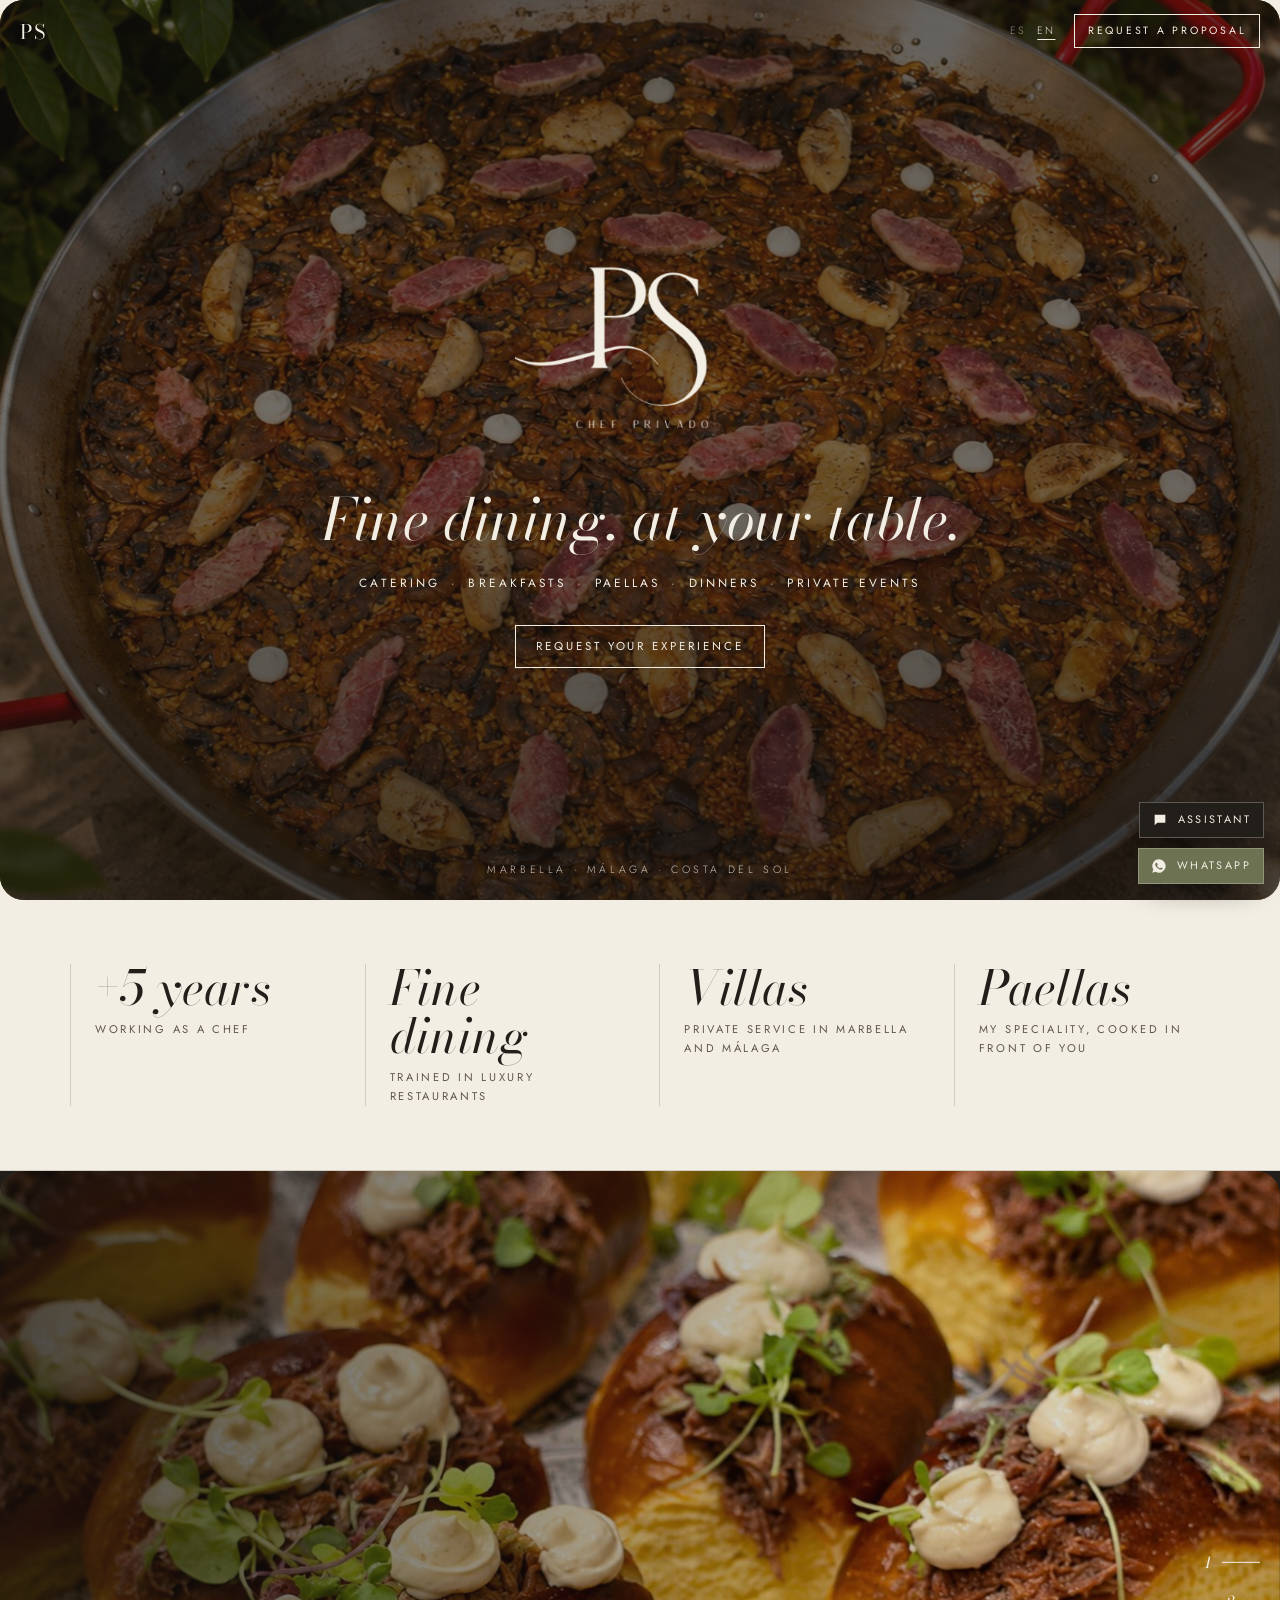
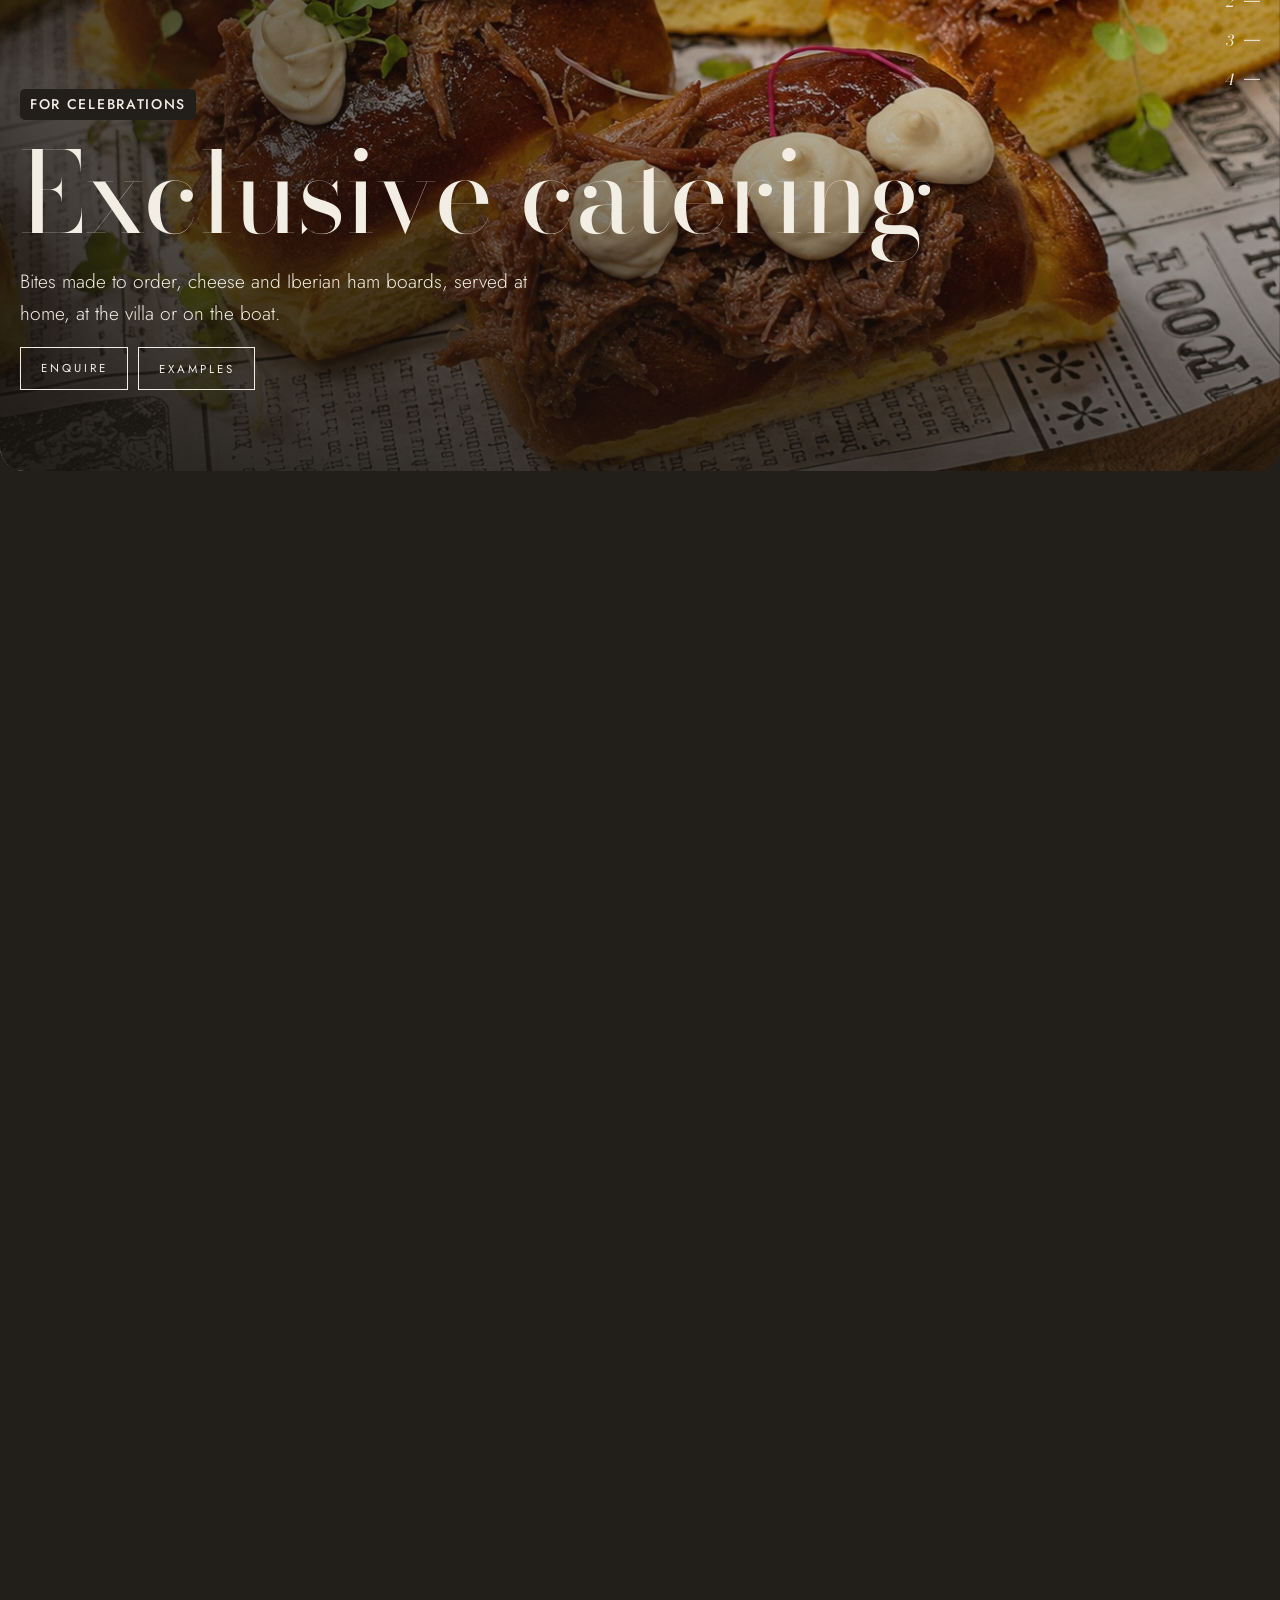
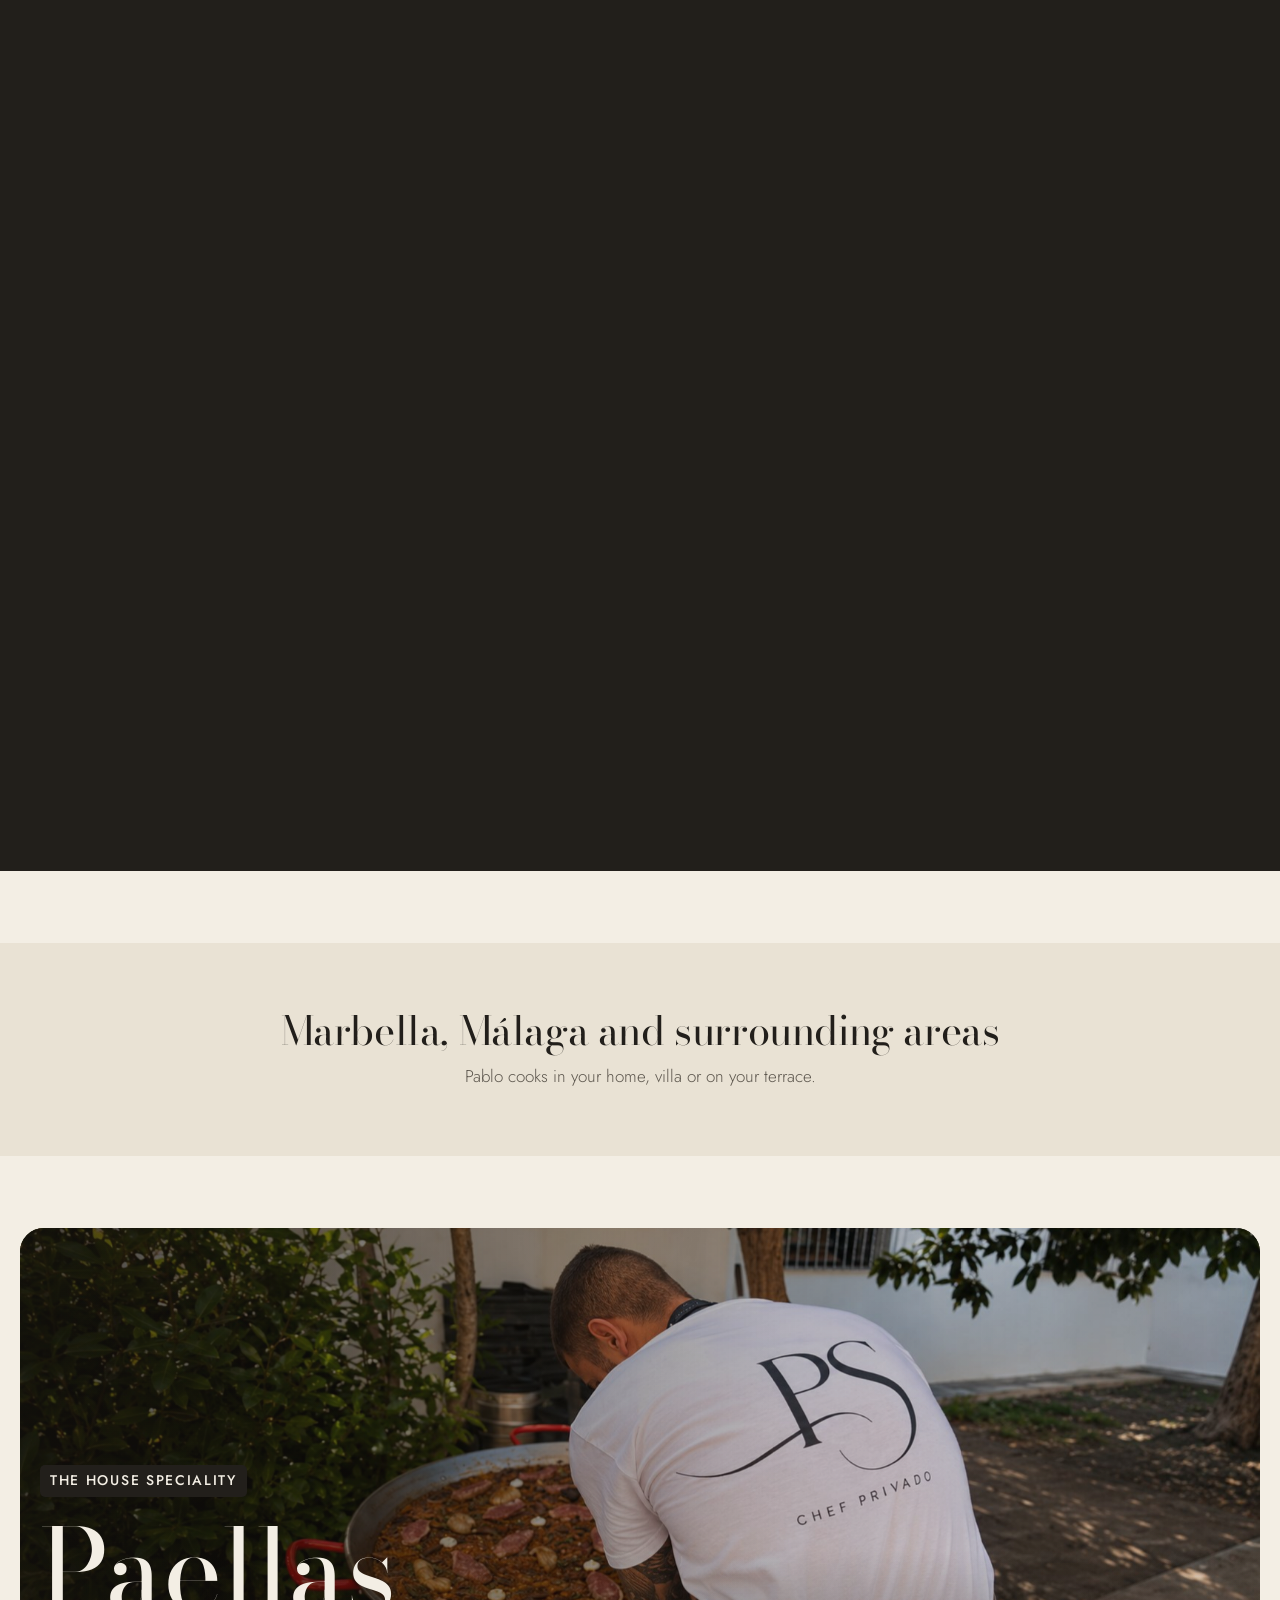
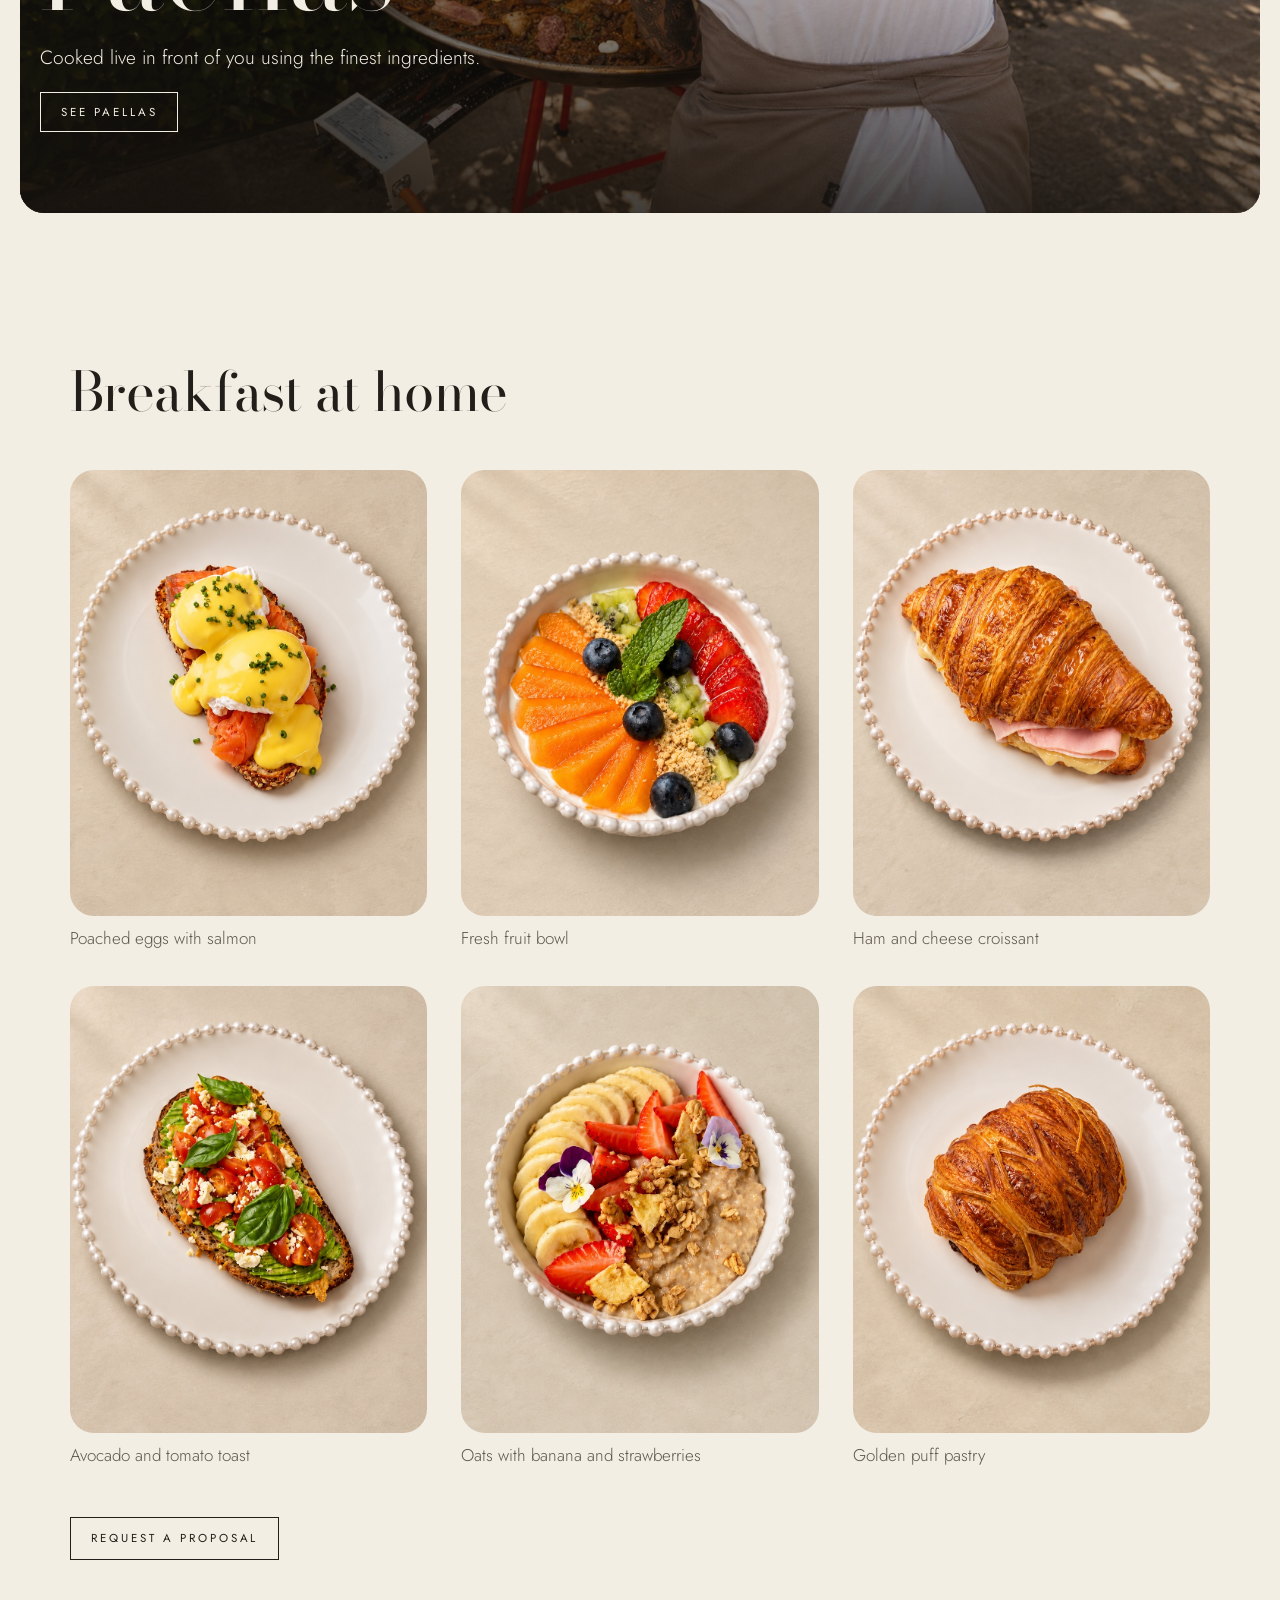
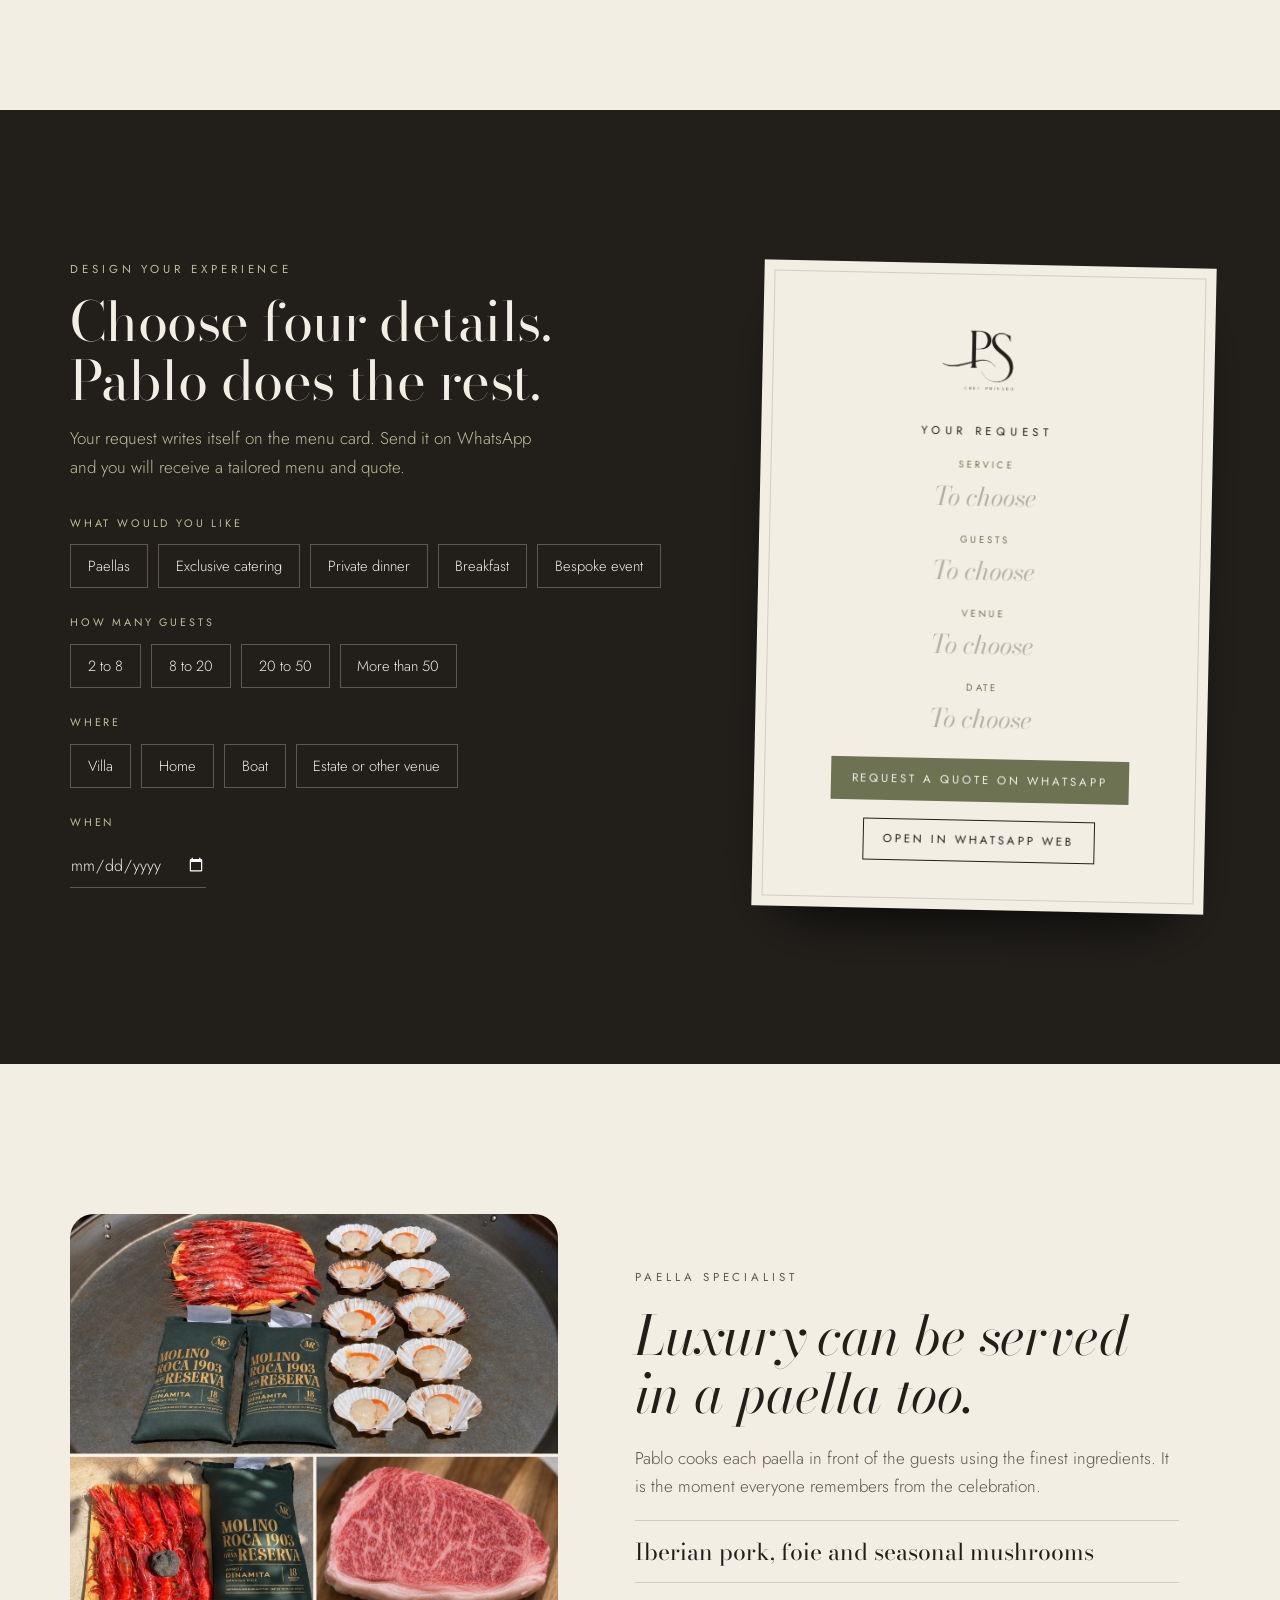
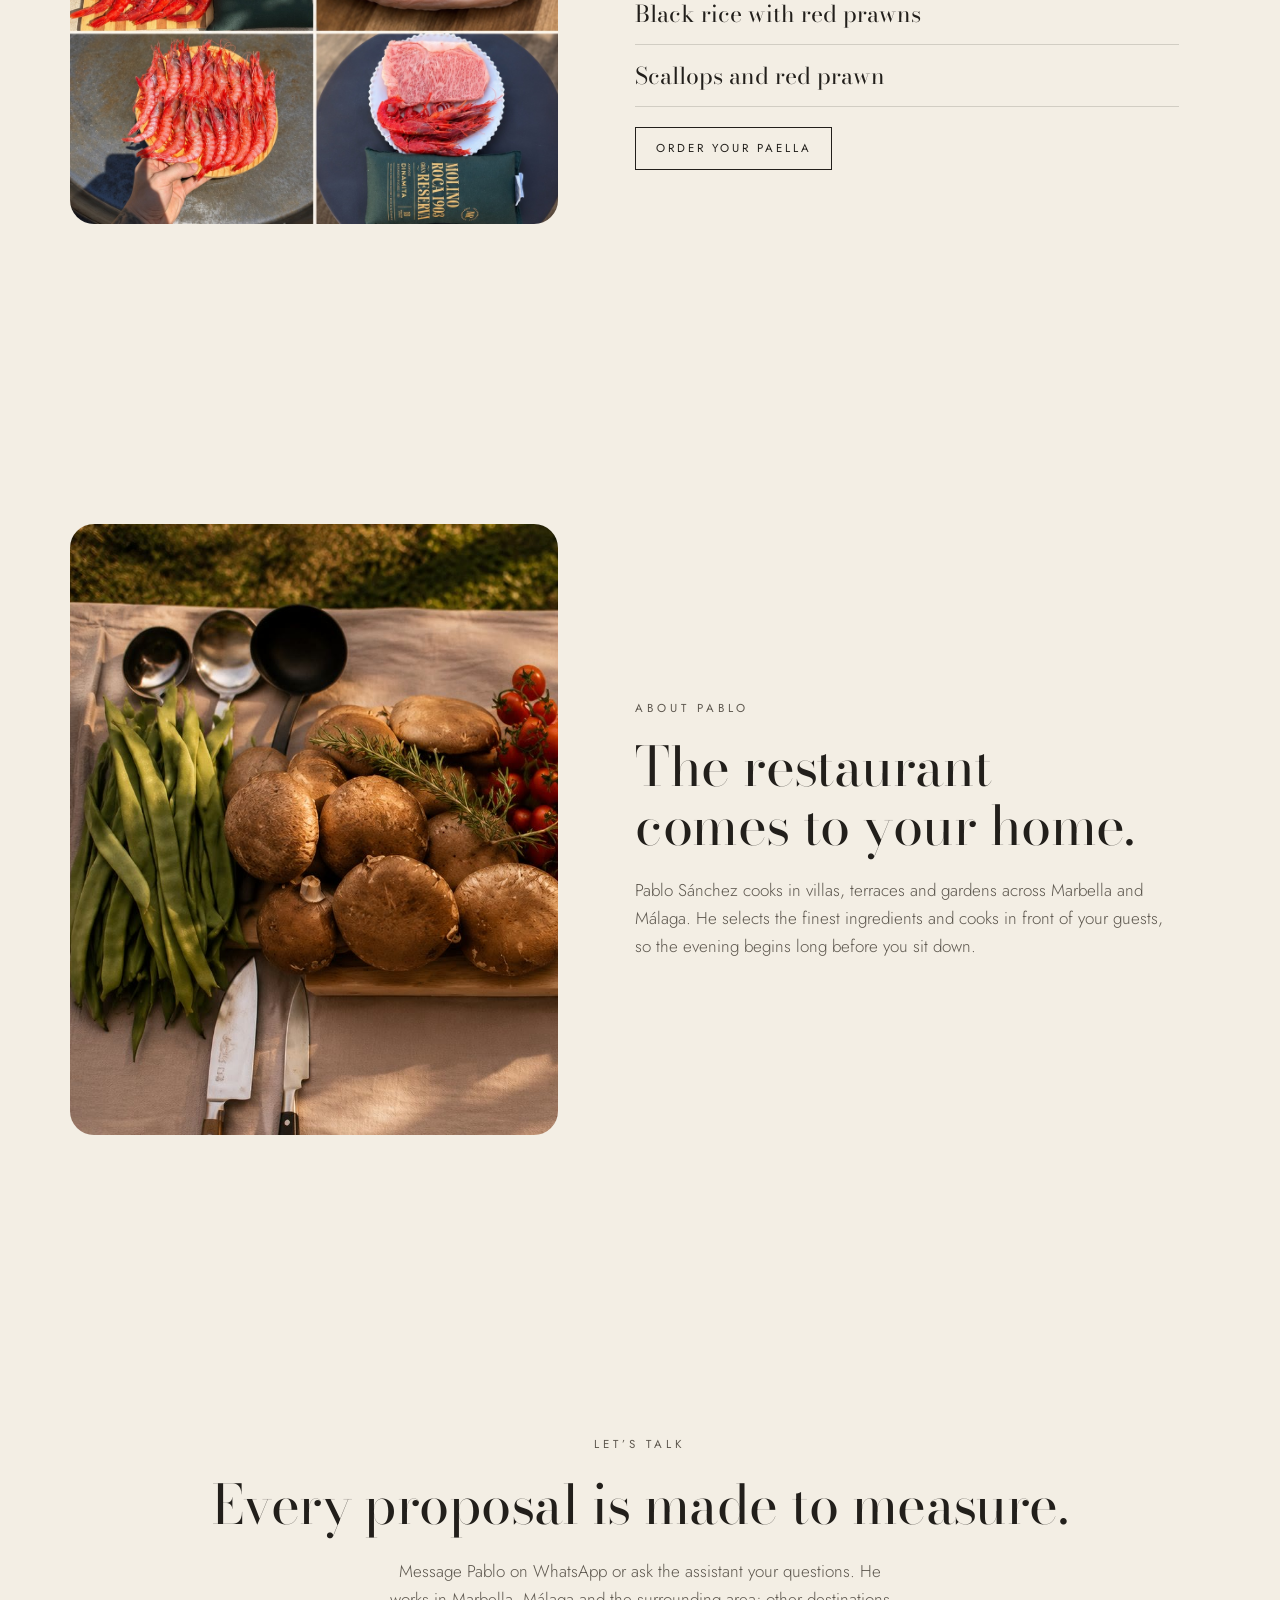
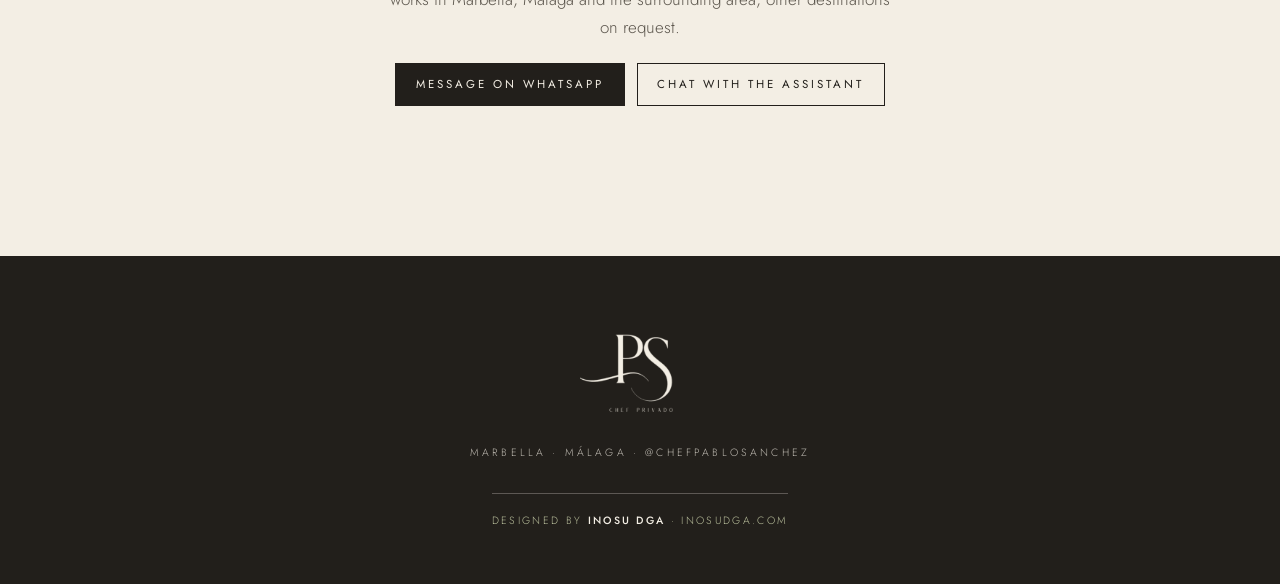
==== chef-pablo-github/index.html @ 23c2ed26 "Add files via upload" ====
<!doctype html>
<html lang="es">
<head>
<meta charset="utf-8">
<meta name="viewport" content="width=device-width,initial-scale=1,viewport-fit=cover">
<title>Pablo Sánchez · Chef Privado en Marbella y Málaga</title>
<meta name="description" content="Chef privado en Marbella y Málaga. Arroces, catering exclusivo, cenas privadas, desayunos y eventos a medida.">
<meta property="og:title" content="Pablo Sánchez · Chef Privado">
<meta property="og:description" content="Alta cocina, en tu mesa. Marbella y Málaga.">
<meta property="og:image" content="img/arroz-presa.jpg">
<meta name="robots" content="noindex,nofollow">
<link rel="preconnect" href="https://fonts.googleapis.com"><link rel="preconnect" href="https://fonts.gstatic.com" crossorigin>
<link rel="stylesheet" href="https://fonts.googleapis.com/css2?family=Bodoni+Moda:ital,opsz,wght@0,6..96,400;0,6..96,500;1,6..96,400&family=Jost:wght@300;400;500&display=swap">


  <link rel="stylesheet" href="styles.css?v=espacio-catering">
</head>
<body>

<header class="bar" id="bar">
  <a class="marca" href="#inicio" aria-label="Pablo Sánchez, inicio">PS</a>
  <div class="der">
    <div class="idioma" id="idioma" role="group" aria-label="Idioma"><button type="button" data-l="es" lang="es">ES</button><button type="button" data-l="en" lang="en">EN</button></div>
    <a class="btn" href="#solicitud">Solicitar propuesta</a>
  </div>
</header>

<section class="portada" id="inicio">
  <img class="foto" id="fotoPortada" src="img/arroz-presa.jpg" alt="Paella de presa ibérica, foie y setas recién terminada al aire libre">
  <div class="centro" id="centroPortada">
    <img class="logo" src="img/logo-cream.png" alt="PS, Chef Privado">
    <h1>Alta cocina, en tu mesa.</h1>
    <ul class="servicios-linea">
      <li>Catering</li><li>Desayunos</li><li><a href="#arroces">Arroces</a></li><li>Cenas</li><li>Eventos privados</li>
    </ul>
    <a class="btn" href="#solicitud">Solicita tu experiencia</a>
  </div>
  <p class="pie">Marbella · Málaga · Costa del Sol</p>
</section>

<section class="experiencia" aria-label="Experiencia">
  <ul>
    <li><strong>+<span id="anios" style="all:unset">5</span> años</strong><span>de oficio como chef</span></li>
    <li><strong>Alta cocina</strong><span>formado en restaurantes de lujo</span></li>
    <li><strong>Villas</strong><span>servicio privado en Marbella y Málaga</span></li>
    <li><strong>Arroces</strong><span>mi especialidad, cocinados a la vista del cliente</span></li>
  </ul>
</section>

<section class="servicios" id="servicios" tabindex="-1" aria-label="Servicios">
  <p class="servicios-ayuda">Desliza para ver los servicios</p>
  <div class="escena" tabindex="0" role="group" aria-label="Servicios">
    <article class="panel panel-catering"><img src="img/catering.jpg" alt="Brioches de carne mechada con brotes" style="object-position:center">
      <div class="cuerpo"><p class="eyebrow">Para celebraciones</p><h2>Catering exclusivo</h2><p class="frase">Bocados preparados al momento, tablas de quesos e ibéricos, servidos en casa, en la villa o en el barco.</p><div class="acciones-servicio"><a class="btn" href="#solicitud">Consultar</a><button class="btn" type="button" id="alternar-catering" aria-controls="ejemplos-catering" aria-expanded="false">Ejemplos</button></div></div></article>
    <article class="panel"><img src="img/mesa.jpg" alt="Mesa montada con la minuta y la tarjeta de Pablo Sánchez" style="object-position:center 62%">
      <div class="cuerpo"><p class="eyebrow">En tu mesa</p><h2>Cenas privadas</h2><p class="frase">Un menú diseñado para ti, con minuta propia, servicio de sala y la cocina recogida al terminar.</p><a class="btn" href="#solicitud">Consultar</a></div></article>
    <article class="panel"><img src="img/desayunos.jpg" alt="Bandeja de fruta fresca servida en una terraza" style="object-position:center">
      <div class="cuerpo"><p class="eyebrow">En tu terraza</p><h2>Desayunos</h2><p class="frase">La mañana servida en casa: fruta fresca cortada al momento, bollería recién hecha, huevos al gusto y café.</p><div class="acciones-servicio"><a class="btn" href="#solicitud">Consultar</a><a class="btn" href="#desayunos">Ver fotos</a></div></div></article>
    <article class="panel"><img src="img/eventos.jpg" alt="Mesa larga blanca con vistas al mar" style="object-position:center">
      <div class="cuerpo"><p class="eyebrow">Experiencias gastronómicas</p><h2>Eventos a medida</h2><p class="frase">Cumpleaños, aniversarios y encuentros de empresa. Pablo se ocupa del menú, el montaje y el equipo.</p><a class="btn" href="#solicitud">Consultar</a></div></article>
    <nav class="indice" aria-label="Servicios"><button type="button" aria-label="Catering exclusivo">1</button><button type="button" aria-label="Cenas privadas">2</button><button type="button" aria-label="Desayunos">3</button><button type="button" aria-label="Eventos a medida">4</button></nav>
  </div>
</section>

<section class="seccion ejemplos-catering" id="ejemplos-catering" aria-labelledby="titulo-ejemplos-catering" hidden>
  <div class="wrap">
    <h2 id="titulo-ejemplos-catering" tabindex="-1">Ejemplos de catering</h2>
    <div class="collages-catering">
      <figure>
        <div class="collage-catering">
          <img src="img/catering/tabla-aperitivos.jpg" alt="Tabla de embutidos y quesos con uvas y frutos rojos" loading="lazy" decoding="async">
          <img src="img/catering/tabla-quesos.jpg" alt="Tablas de quesos e ibéricos en una mesa de catering" loading="lazy" decoding="async">
        </div>
        <figcaption>Tablas de quesos e ibéricos</figcaption>
      </figure>
      <figure>
        <div class="collage-catering">
          <img src="img/catering/croissants.jpg" alt="Croissants salados rellenos con brotes" loading="lazy" decoding="async">
          <img src="img/catering/mini-hamburguesas.jpg" alt="Mini hamburguesas en pan brioche" loading="lazy" decoding="async">
        </div>
        <figcaption>Croissants y mini hamburguesas</figcaption>
      </figure>
      <figure>
        <div class="collage-catering">
          <img src="img/catering/brioches-detalle.jpg" alt="Primer plano de brioches rellenos de carne mechada" loading="lazy" decoding="async">
          <img src="img/catering/bandeja-brioches.jpg" alt="Bandeja de brioches con aperitivos y guacamole" loading="lazy" decoding="async">
        </div>
        <figcaption>Brioches de carne mechada</figcaption>
      </figure>
    </div>
    <button class="btn oscuro" id="cerrar-catering" type="button">Ocultar ejemplos</button>
  </div>
</section>

<section class="zona-servicio" aria-labelledby="titulo-zona-servicio">
  <div class="wrap">
    <h2 id="titulo-zona-servicio">Marbella, Málaga y alrededores</h2>
    <p>Pablo cocina en tu casa, villa o terraza.</p>
  </div>
</section>

<section id="arroces" aria-labelledby="titulo-arroces">
  <article class="panel portada-arroces"><img src="img/pablo2.jpg" alt="Pablo Sánchez terminando una paella al aire libre, con el monograma PS en la camiseta" style="object-position:58% center">
      <div class="cuerpo"><p class="eyebrow">La especialidad de la casa</p><h2 id="titulo-arroces">Arroces</h2><p class="frase">Cocinado en vivo a la vista del cliente con productos de máxima calidad.</p><button class="btn" type="button" id="alternar-paellas" aria-expanded="false" aria-controls="paellas">Ver paellas</button></div></article>
  <div class="seccion" id="paellas" hidden>
    <div class="wrap">
      <div class="cabecera">
        <h3>Selección de paellas</h3>
      </div>
      <ul class="paellas-fotos" id="paellas-fotos" tabindex="0" aria-label="Selección de paellas">
        <li><figure><img src="img/arroces/presa-iberica.jpg" width="1347" height="1600" loading="lazy" decoding="async" alt=""><figcaption>Presa ibérica, setas, foie y mayonesa de trufa</figcaption></figure></li>
        <li><figure><img src="img/arroces/arroz-negro.jpg" width="1200" height="1600" loading="lazy" decoding="async" alt=""><figcaption>Arroz negro de gamba roja, vieiras y alioli de cabezas de gamba</figcaption></figure></li>
        <li><figure><img src="img/arroces/chuleton-gamba-roja.jpg" width="1200" height="1600" loading="lazy" decoding="async" alt=""><figcaption>Chuletón de vaca rubia, gamba roja y judías verdes</figcaption></figure></li>
        <li><figure><img src="img/arroces/carabineros.jpg" width="1200" height="1600" loading="lazy" decoding="async" alt=""><figcaption>Carabineros, calamares y gambón</figcaption></figure></li>
      </ul>
      <div class="paellas-acciones">
        <div class="paellas-navegacion" hidden>
          <button class="btn oscuro" type="button" data-paellas="-1" aria-controls="paellas-fotos">Anterior</button>
          <button class="btn oscuro" type="button" data-paellas="1" aria-controls="paellas-fotos">Siguiente</button>
        </div>
        <a class="btn oscuro lleno" href="#solicitud">Pide tu arroz</a>
      </div>
    </div>
  </div>
</section>

<section class="seccion galeria-desayunos" id="desayunos" aria-labelledby="titulo-desayunos">
  <div class="wrap">
    <h2 id="titulo-desayunos">Desayunos a domicilio</h2>
    <div class="fotos-desayunos">
      <figure>
        <img src="img/desayunos/huevos-salmon.jpg" width="941" height="1672" loading="lazy" decoding="async" alt="Huevos pochados con salmón">
        <figcaption>Huevos pochados con salmón</figcaption>
      </figure>
      <figure>
        <img src="img/desayunos/fruta-fresca.jpg" width="941" height="1672" loading="lazy" decoding="async" alt="Bol de fruta fresca">
        <figcaption>Bol de fruta fresca</figcaption>
      </figure>
      <figure>
        <img src="img/desayunos/croissant-jamon.jpg" width="941" height="1672" loading="lazy" decoding="async" alt="Croissant de jamón y queso">
        <figcaption>Croissant de jamón y queso</figcaption>
      </figure>
      <figure>
        <img src="img/desayunos/tostada-aguacate.jpg" width="941" height="1672" loading="lazy" decoding="async" alt="Tostada de aguacate y tomate">
        <figcaption>Tostada de aguacate y tomate</figcaption>
      </figure>
      <figure>
        <img src="img/desayunos/avena-fruta.jpg" width="941" height="1672" loading="lazy" decoding="async" alt="Avena con plátano y fresas">
        <figcaption>Avena con plátano y fresas</figcaption>
      </figure>
      <figure>
        <img src="img/desayunos/hojaldre.jpg" width="941" height="1672" loading="lazy" decoding="async" alt="Hojaldre dorado">
        <figcaption>Hojaldre dorado</figcaption>
      </figure>
    </div>
    <a class="btn oscuro" href="#solicitud">Solicitar propuesta</a>
  </div>
</section>

<section class="seccion disena" id="solicitud">
  <div class="wrap rejilla">
    <div>
      <div class="intro">
        <p class="eyebrow">Diseña tu experiencia</p>
        <h2>Elige cuatro detalles. Pablo hace el resto.</h2>
        <p>Tu propuesta se escribe sola en la minuta. Envíasela por WhatsApp y recibirás un menú y un presupuesto a medida.</p>
      </div>
      <fieldset class="grupo"><legend>Qué te apetece</legend><div class="chips"><button type="button" class="chip" data-g="servicio" aria-pressed="false">Arroces</button><button type="button" class="chip" data-g="servicio" aria-pressed="false">Catering exclusivo</button><button type="button" class="chip" data-g="servicio" aria-pressed="false">Cena privada</button><button type="button" class="chip" data-g="servicio" aria-pressed="false">Desayuno</button><button type="button" class="chip" data-g="servicio" aria-pressed="false">Evento a medida</button></div></fieldset>
      <fieldset class="grupo"><legend>Cuántos sois</legend><div class="chips"><button type="button" class="chip" data-g="comensales" aria-pressed="false">2 a 8</button><button type="button" class="chip" data-g="comensales" aria-pressed="false">8 a 20</button><button type="button" class="chip" data-g="comensales" aria-pressed="false">20 a 50</button><button type="button" class="chip" data-g="comensales" aria-pressed="false">Más de 50</button></div></fieldset>
      <fieldset class="grupo"><legend>Dónde</legend><div class="chips"><button type="button" class="chip" data-g="lugar" aria-pressed="false">Villa</button><button type="button" class="chip" data-g="lugar" aria-pressed="false">Casa</button><button type="button" class="chip" data-g="lugar" aria-pressed="false">Barco</button><button type="button" class="chip" data-g="lugar" aria-pressed="false">Finca u otro espacio</button></div></fieldset>
      <fieldset class="grupo"><legend><label for="d-fecha" style="all:unset">Cuándo</label></legend><input id="d-fecha" type="date"></fieldset>
    </div>
    <aside class="minuta" aria-live="polite">
      <img src="img/logo-dark.png" alt="PS, Chef Privado">
      <p class="tit">Tu propuesta</p>
      <dl>
        <div><dt>Servicio</dt><dd id="m-servicio" class="vacio">Por elegir</dd></div>
        <div><dt>Comensales</dt><dd id="m-comensales" class="vacio">Por elegir</dd></div>
        <div><dt>Lugar</dt><dd id="m-lugar" class="vacio">Por elegir</dd></div>
        <div><dt>Fecha</dt><dd id="m-fecha" class="vacio">Por elegir</dd></div>
      </dl>
      <a class="btn wa" id="wa-minuta" target="_blank" rel="noopener" href="https://wa.me/34628994399">Pedir presupuesto por WhatsApp</a>
      <a class="btn oscuro" id="wa-web-minuta" target="_blank" rel="noopener" href="https://web.whatsapp.com/send?phone=34628994399">Abrir en WhatsApp Web</a>
      <p class="nota-m" id="wa-estado" role="status" hidden></p>
    </aside>
  </div>
</section>

<section class="seccion especialidad-arroces" aria-labelledby="titulo-especialidad-arroces">
  <div class="wrap sobre">
    <img src="img/collage-ingredientes-arroces.jpg" alt="Collage de gambas rojas, vieiras, arroz y carne marmoleada preparados para las paellas" loading="lazy" decoding="async">
    <div class="txt">
      <p class="eyebrow">Especialista en arroces</p>
      <h2 id="titulo-especialidad-arroces">El lujo también se sirve en paella.</h2>
      <p>Pablo cocina cada arroz delante de los invitados, con productos de máxima calidad. Es el momento que todos recuerdan de la celebración.</p>
      <ul class="carta-arroces">
        <li>Presa ibérica, foie y setas de temporada</li>
        <li>Arroz negro con carabineros</li>
        <li>Vieiras y carabinero</li>
      </ul>
      <a class="btn oscuro" href="#solicitud">Pide tu arroz</a>
    </div>
  </div>
</section>

<section class="seccion">
  <div class="wrap sobre">
    <img class="revela" src="img/producto.jpg" alt="Setas, judías verdes, tomates cherry y romero sobre una tabla, junto a los cucharones y cuchillos del chef">
    <div class="txt">
      <p class="eyebrow">Sobre Pablo</p>
      <h2>El restaurante va a tu casa.</h2>
      <p>Pablo Sánchez cocina en villas, terrazas y jardines de Marbella y Málaga. Selecciona productos de máxima calidad y cocina a la vista de tus invitados, para que la velada empiece mucho antes de sentarse a la mesa.</p>
    </div>
  </div>
</section>

<section class="seccion cierre">
  <div class="wrap">
    <p class="eyebrow">Hablemos</p>
    <h2>Cada propuesta se prepara a medida.</h2>
    <p>Escríbele a Pablo por WhatsApp o resuelve tus dudas con el asistente. Trabaja en Marbella, Málaga y alrededores; consulta otros destinos.</p>
    <div class="acciones">
      <a class="btn lleno wa-gen" target="_blank" rel="noopener" href="#">Escribir por WhatsApp</a>
      <button class="btn oscuro abre-chat" aria-controls="chat" aria-expanded="false" type="button">Hablar con el asistente</button>
    </div>
  </div>
</section>

<footer>
  <div class="wrap">
    <img src="img/logo-cream.png" alt="PS, Chef Privado">
    <p>Marbella · Málaga · <a href="https://www.instagram.com/chefpablosanchez/" target="_blank" rel="noopener" style="text-decoration:none">@chefpablosanchez</a></p>
    <a class="firma" href="https://inosudga.com/" target="_blank" rel="noopener">Diseñado por <strong>INOSU DGA</strong> · inosudga.com</a>
  </div>
</footer>

<div class="flot" id="flot">
  <button class="fab abre-chat" aria-controls="chat" aria-expanded="false" type="button" aria-label="Abrir el asistente"><svg viewBox="0 0 24 24" aria-hidden="true"><path d="M4 4h16v12H8l-4 4z"/></svg><span>Asistente</span></button>
  <a class="fab wa wa-gen" target="_blank" rel="noopener" href="#" aria-label="Escribir por WhatsApp"><svg viewBox="0 0 24 24" aria-hidden="true"><path d="M12 2a10 10 0 0 0-8.6 15.1L2 22l5-1.3A10 10 0 1 0 12 2zm5.3 14.2c-.2.6-1.300 1.200-1.800 1.200-.5.1-1.100.1-1.800-.1-.4-.1-.9-.3-1.600-.6-2.800-1.200-4.600-4-4.700-4.200-.1-.2-1.100-1.500-1.100-2.800s.7-2 1-2.300c.2-.3.5-.3.7-.3h.5c.2 0 .4 0 .6.5l.9 2.100c.1.2.1.4 0 .6l-.4.6-.4.4c-.1.2-.300.3-.1.600.2.300.8 1.300 1.700 2.100 1.200 1 2.100 1.400 2.400 1.500.3.1.5.1.6-.1l.8-1c.2-.2.4-.2.6-.1l2 .9c.300.1.5.2.5.3.1.2.1.600-.1 1.300z"/></svg><span>WhatsApp</span></a>
</div>
<section class="chat" id="chat" hidden aria-label="Asistente de Pablo Sánchez">
  <header><img src="img/logo-cream.png" alt=""><div><strong>Asistente de Pablo</strong><span>Responde al momento</span></div><button type="button" id="chat-cerrar" aria-label="Cerrar el asistente">×</button></header>
  <div class="hilo" id="hilo" role="log" aria-live="polite"></div>
  <div class="sug" id="sug"></div>
  <form id="chat-form"><input id="chat-texto" type="text" autocomplete="off" maxlength="600" placeholder="Escribe tu pregunta…" aria-label="Tu mensaje"><button type="submit">Enviar</button></form>
  <a class="pie-chat" id="wa-chat" target="_blank" rel="noopener" href="#">Pedir presupuesto por WhatsApp</a>
</section>

<script src="site.js?v=ejemplos-catering" defer></script>
</body>
</html>
---- chef-pablo-github/styles.css ----
body{margin:0}img{max-width:100%}[hidden]{display:none!important}

/* Layout: portada oscura a pantalla completa → escenario fijo donde el scroll pasa los servicios → secciones crema con mucho aire. Un solo look (crema + carbón), fiel al logo. */
:root{
  --crema:#f3eee4;
  --crema-2:#e9e2d4;
  --carbon:#221f1b;
  --carbon-suave:#5d574e;
  --oliva:#6c7252;
  --oliva-claro:#b9bf9c;
  --linea:rgba(34,31,27,.16);
  --linea-clara:rgba(243,238,228,.28);
  --velo:rgba(20,17,13,.66);
  --display:"Bodoni Moda","Didot","Bodoni MT",Georgia,serif;
  --texto:"Jost","Avenir Next","Helvetica Neue",Arial,sans-serif;
  --gx-l:max(20px,env(safe-area-inset-left,0px));
  --gx-r:max(20px,env(safe-area-inset-right,0px));
  color-scheme:light;
}
*{box-sizing:border-box}
html{scroll-behavior:smooth}
body{background:var(--crema);color:var(--carbon);font-family:var(--texto);font-weight:300;font-size:17px;line-height:1.65}
h1,h2,h3,p{margin:0}
h2{font-family:var(--display);font-weight:400;font-size:clamp(2rem,5vw,3.4rem);line-height:1.08;text-wrap:balance;letter-spacing:-.01em}
.eyebrow{font-size:.72rem;letter-spacing:.34em;text-transform:uppercase;font-weight:400;color:var(--oliva)}
.wrap{max-width:1180px;margin:0 auto;padding-left:var(--gx-l);padding-right:var(--gx-r)}
a{color:inherit}
:focus-visible{outline:2px solid var(--oliva);outline-offset:3px}

/* Barra */
.bar{position:fixed;inset:0 0 auto;z-index:20;display:flex;justify-content:space-between;align-items:center;
  padding:calc(14px + env(safe-area-inset-top,0px)) var(--gx-r) 14px var(--gx-l);color:var(--crema);transition:background .4s,color .4s,border-color .4s;border-bottom:1px solid transparent}
.bar.solida{background:var(--crema);color:var(--carbon);border-color:var(--linea)}
.bar .marca{font-family:var(--display);font-size:1.25rem;letter-spacing:.04em;text-decoration:none}
.btn{display:inline-block;font-family:var(--texto);font-size:.72rem;letter-spacing:.26em;text-transform:uppercase;font-weight:400;text-decoration:none;
  padding:.95em 1.7em;border:1px solid currentColor;background:none;color:inherit;cursor:pointer;transition:background .3s,color .3s}
.bar .btn{padding:.7em 1.2em;font-size:.66rem}
.btn:hover{background:var(--crema);color:var(--carbon)}
.bar.solida .btn:hover,.btn.oscuro:hover{background:var(--carbon);color:var(--crema)}
.btn.lleno{background:var(--carbon);color:var(--crema);border-color:var(--carbon)}
.btn.lleno:hover{background:var(--oliva);border-color:var(--oliva);color:var(--crema)}

/* Portada */
.portada{position:relative;height:100svh;min-height:560px;overflow:hidden;background:var(--carbon);color:var(--crema)}
.portada .foto{position:absolute;inset:-6% 0;width:100%;height:112%;object-fit:cover;max-width:none;will-change:transform;animation:entrar 2.6s cubic-bezier(.2,.6,.2,1) both}
@keyframes entrar{from{scale:1.18}to{scale:1}}
.portada::after{content:"";position:absolute;inset:0;background:linear-gradient(var(--velo),rgba(20,17,13,.58) 45%,rgba(20,17,13,.78))}
.portada .centro{position:relative;z-index:2;height:100%;display:flex;flex-direction:column;align-items:center;justify-content:center;gap:22px;text-align:center;
  padding:80px var(--gx-r) 96px var(--gx-l);will-change:transform,opacity}
.portada .logo{width:min(250px,56vw);animation:subir 1.4s .3s both}
.portada h1{font-family:var(--display);font-weight:400;font-style:italic;font-size:clamp(1.9rem,5.2vw,3.6rem);line-height:1.1;animation:subir 1.4s .55s both}
.servicios-linea{list-style:none;margin:0;padding:0;display:flex;flex-wrap:wrap;justify-content:center;gap:6px 0;font-size:.74rem;letter-spacing:.26em;text-transform:uppercase;font-weight:400;animation:subir 1.4s .8s both}
.servicios-linea li+li::before{content:"·";margin:0 .9em;color:var(--oliva-claro)}
.portada .btn{margin-top:10px;animation:subir 1.4s 1.05s both}
.portada .pie{position:absolute;z-index:2;left:0;right:0;bottom:calc(22px + env(safe-area-inset-bottom,0px));text-align:center;font-size:.66rem;letter-spacing:.34em;text-transform:uppercase;opacity:.8}
@keyframes subir{from{opacity:0;translate:0 22px}to{opacity:1;translate:0 0}}

/* Experiencia */
.experiencia{border-bottom:1px solid var(--linea)}
.experiencia ul{list-style:none;margin:0 auto;max-width:1180px;padding:clamp(36px,6vw,64px) var(--gx-r) clamp(36px,6vw,64px) var(--gx-l);display:grid;grid-template-columns:repeat(4,minmax(0,1fr));gap:28px clamp(18px,3vw,48px)}
.experiencia li{display:flex;flex-direction:column;gap:8px;border-left:1px solid var(--linea);padding-left:clamp(14px,2vw,24px)}
.experiencia strong{font-family:var(--display);font-weight:400;font-size:clamp(1.9rem,4vw,3rem);line-height:1;font-style:italic}
.experiencia span{font-size:.7rem;letter-spacing:.24em;text-transform:uppercase;font-weight:400;color:var(--carbon-suave);line-height:1.7}

/* Servicios a pantalla completa */
.servicios{height:500svh;position:relative;background:var(--carbon)}
.escena{position:sticky;top:0;height:100svh;overflow:hidden;isolation:isolate;color:var(--crema)}
.panel{position:absolute;inset:0;overflow:hidden}
.escena .panel:not(:first-child){visibility:hidden}
.panel img{position:absolute;inset:0;width:100%;height:100%;max-width:none;object-fit:cover;will-change:transform}
.panel::after{content:"";position:absolute;inset:0;background:linear-gradient(90deg,rgba(20,17,13,.78),rgba(20,17,13,.25) 62%,rgba(20,17,13,.1)),linear-gradient(0deg,rgba(20,17,13,.7),rgba(20,17,13,0) 45%)}
.panel .cuerpo{position:absolute;z-index:2;left:0;right:0;bottom:0;max-width:1280px;margin:0 auto;display:flex;flex-direction:column;align-items:flex-start;gap:clamp(12px,2vh,22px);
  padding:0 calc(var(--gx-r) + 56px) calc(clamp(40px,9vh,96px) + env(safe-area-inset-bottom,0px)) var(--gx-l)}
.panel .eyebrow{
  background:var(--carbon);
  color:var(--crema);
  font:500 .875rem/1.4 var(--texto);
  letter-spacing:.12em;
  padding:.42em .72em;
  border-radius:5px;
  max-width:100%;
}
.panel h2{font-size:clamp(2.6rem,9vw,7rem);line-height:.98;font-weight:400}
.panel p.frase{max-width:27em;font-size:clamp(1rem,1.5vw,1.2rem);color:var(--crema)}
.panel .aviso{position:absolute;z-index:2;right:var(--gx-r);top:calc(74px + env(safe-area-inset-top,0px));font-size:.6rem;letter-spacing:.2em;text-transform:uppercase;background:var(--velo);padding:.4em .8em}
.indice{position:absolute;z-index:5;right:var(--gx-r);top:50%;translate:0 -50%;display:flex;flex-direction:column;gap:14px;align-items:flex-end}
.indice button{all:unset;cursor:pointer;display:flex;align-items:center;gap:10px;font-family:var(--display);font-style:italic;font-size:.95rem;color:var(--crema);opacity:.5;transition:opacity .4s}
.indice button::after{content:"";width:16px;height:1px;background:currentColor;transition:width .4s}
.indice button.activo{opacity:1}
.indice button.activo::after{width:38px}
.indice button:focus-visible{outline:2px solid var(--oliva-claro);outline-offset:4px}

/* Secciones */
.seccion{padding-block:clamp(72px,12vw,150px)}
.cabecera{display:flex;flex-direction:column;gap:14px;margin-bottom:clamp(36px,6vw,70px);max-width:22em}
.pasos{display:grid;grid-template-columns:repeat(3,minmax(0,1fr));gap:clamp(24px,4vw,56px);list-style:none;margin:0;padding:0;counter-reset:p}
.pasos li{border-top:1px solid var(--linea);padding-top:22px;display:flex;flex-direction:column;gap:10px;counter-increment:p}
.pasos li::before{content:counter(p);font-family:var(--display);font-style:italic;font-size:2.4rem;line-height:1;color:var(--oliva)}
.pasos h3{font-family:var(--display);font-weight:400;font-size:1.5rem}
.pasos p{color:var(--carbon-suave)}

.banda{position:relative;height:min(78svh,640px);overflow:hidden;background:var(--carbon);color:var(--crema);display:grid;place-items:center;text-align:center}
.banda img{position:absolute;inset:-12% 0;width:100%;height:124%;max-width:none;object-fit:cover;opacity:.85;will-change:transform}
.banda div{position:relative;display:flex;flex-direction:column;gap:16px;padding-left:var(--gx-l);padding-right:var(--gx-r)}
.banda .eyebrow{color:var(--oliva-claro)}
.banda p.lema{font-family:var(--display);font-style:italic;font-size:clamp(2rem,6vw,4.2rem);line-height:1.08}

.sobre{display:grid;grid-template-columns:minmax(0,.85fr) minmax(0,1fr);gap:clamp(28px,6vw,90px);align-items:center}
.sobre img{width:100%;aspect-ratio:4/5;object-fit:cover;display:block}
.sobre .txt{display:flex;flex-direction:column;gap:20px;max-width:32em}
.sobre .txt p{color:var(--carbon-suave)}
.nota{font-size:.78rem;color:var(--oliva);border-left:1px solid var(--oliva);padding-left:12px}


/* Diseña tu experiencia */
.disena{background:var(--carbon);color:var(--crema)}
.disena .rejilla{display:grid;grid-template-columns:minmax(0,1.15fr) minmax(0,.85fr);gap:clamp(32px,6vw,90px);align-items:center}
.disena .eyebrow{color:var(--oliva-claro)}
.disena .intro{display:flex;flex-direction:column;gap:14px;margin-bottom:34px}
.disena .intro p:last-child{color:var(--oliva-claro);max-width:28em}
.grupo{border:0;margin:0 0 26px;padding:0;min-width:0}
.grupo legend{padding:0;margin-bottom:12px;font-size:.68rem;letter-spacing:.26em;text-transform:uppercase;font-weight:400;color:var(--oliva-claro)}
.chips{display:flex;flex-wrap:wrap;gap:10px}
.chip{all:unset;cursor:pointer;font-family:var(--texto);font-size:.92rem;padding:.6em 1.15em;border:1px solid var(--linea-clara);transition:background .3s,color .3s,border-color .3s}
.chip:hover{border-color:var(--crema)}
.chip[aria-pressed="true"]{background:var(--crema);color:var(--carbon);border-color:var(--crema)}
.chip:focus-visible{outline:2px solid var(--oliva-claro);outline-offset:3px}
.grupo input[type=date]{width:auto;color:var(--crema);border-color:var(--linea-clara);color-scheme:dark}
.minuta{background:var(--crema);color:var(--carbon);padding:clamp(28px,4vw,48px) clamp(22px,3.4vw,44px);display:flex;flex-direction:column;align-items:center;gap:18px;text-align:center;box-shadow:0 30px 60px -30px #000;rotate:1.2deg;position:relative}
.minuta::before{content:"";position:absolute;inset:10px;border:1px solid var(--linea);pointer-events:none}
.minuta img{width:92px}
.minuta .tit{font-size:.7rem;letter-spacing:.42em;text-transform:uppercase;font-weight:400}
.minuta dl{margin:0;width:100%;display:flex;flex-direction:column;gap:14px}
.minuta dt{font-size:.6rem;letter-spacing:.3em;text-transform:uppercase;color:var(--oliva);font-weight:400}
.minuta dd{margin:2px 0 0;font-family:var(--display);font-size:clamp(1.2rem,2.2vw,1.6rem);font-style:italic;min-height:1.5em;transition:opacity .3s}
.minuta dd.vacio{opacity:.3}
.minuta .nota-m{font-size:.8rem;color:var(--carbon-suave);max-width:22em}
.btn.wa{background:var(--oliva);border-color:var(--oliva);color:var(--crema);position:relative;z-index:1}
.btn.wa:hover{background:var(--carbon);border-color:var(--carbon);color:var(--crema)}

.cierre{text-align:center}
.cierre .wrap{display:flex;flex-direction:column;align-items:center;gap:22px}
.cierre p{color:var(--carbon-suave);max-width:30em}
.cierre .acciones{display:flex;flex-wrap:wrap;gap:12px;justify-content:center}

/* Flotantes y asistente (respuestas automáticas, sin servicio externo) */
.flot{position:fixed;z-index:30;right:max(16px,env(safe-area-inset-right,0px));bottom:calc(16px + env(safe-area-inset-bottom,0px));display:flex;flex-direction:column;gap:10px;align-items:flex-end}
.fab{all:unset;cursor:pointer;display:flex;align-items:center;gap:10px;background:var(--carbon);color:var(--crema);border:1px solid var(--linea-clara);padding:.75em 1.1em;font-size:.68rem;letter-spacing:.22em;text-transform:uppercase;font-weight:400;box-shadow:0 10px 30px -12px #000;text-decoration:none}
.fab.wa{background:var(--oliva)}
.fab:focus-visible{outline:2px solid var(--oliva-claro);outline-offset:3px}
.fab svg{width:16px;height:16px;fill:currentColor}
.chat{position:fixed;z-index:40;right:max(16px,env(safe-area-inset-right,0px));bottom:calc(16px + env(safe-area-inset-bottom,0px));width:min(390px,calc(100vw - 32px));height:min(580px,calc(100svh - 90px));
  background:var(--crema);color:var(--carbon);border:1px solid var(--linea);box-shadow:0 30px 70px -25px #000;display:flex;flex-direction:column}
.chat header{background:var(--carbon);color:var(--crema);padding:14px 16px;display:flex;align-items:center;gap:12px}
.chat header img{width:38px}
.chat header div{flex:1;min-width:0;display:flex;flex-direction:column;line-height:1.3}
.chat header strong{font-family:var(--display);font-weight:400;font-size:1.1rem}
.chat header span{font-size:.6rem;letter-spacing:.24em;text-transform:uppercase;color:var(--oliva-claro)}
.chat header button{all:unset;cursor:pointer;font-size:1.5rem;line-height:1;padding:4px 8px}
.chat header button:focus-visible{outline:2px solid var(--oliva-claro)}
.hilo{flex:1;overflow-y:auto;padding:16px;display:flex;flex-direction:column;gap:10px}
.msg{max-width:86%;padding:.65em .95em;font-size:.95rem;line-height:1.5;white-space:pre-wrap;overflow-wrap:anywhere}
.msg.ia{background:var(--crema-2);align-self:flex-start}
.msg.yo{background:var(--carbon);color:var(--crema);align-self:flex-end}
.msg.escribe{letter-spacing:.3em;color:var(--carbon-suave)}
.sug{display:flex;flex-wrap:wrap;gap:8px;padding:0 16px 10px}
.sug button{all:unset;cursor:pointer;font-size:.8rem;border:1px solid var(--linea);padding:.4em .8em}
.sug button:hover{background:var(--carbon);color:var(--crema)}
.sug button:focus-visible{outline:2px solid var(--oliva)}
.chat form{display:flex;border-top:1px solid var(--linea)}
.chat form input{flex:1;border:0;padding:14px 16px;font-size:1rem;min-width:0;color:var(--carbon)}
.chat form input:focus{box-shadow:none}
.chat form button{all:unset;cursor:pointer;padding:0 16px;font-size:.66rem;letter-spacing:.22em;text-transform:uppercase;font-weight:400;color:var(--oliva)}
.chat .pie-chat{display:block;text-align:center;background:var(--oliva);color:var(--crema);font-size:.66rem;letter-spacing:.22em;text-transform:uppercase;font-weight:400;padding:11px;text-decoration:none}

/* Idioma */
.bar .der{display:flex;align-items:center;gap:14px}
.idioma{display:flex;gap:2px;font-size:.66rem;letter-spacing:.2em}
.idioma button{all:unset;cursor:pointer;padding:.5em .45em;opacity:.55;transition:opacity .3s}
.idioma button[aria-pressed="true"]{opacity:1;text-decoration:underline;text-underline-offset:5px}
.idioma button:focus-visible{outline:2px solid var(--oliva-claro)}

.revela{clip-path:inset(0 0 100% 0);transition:clip-path 1.2s cubic-bezier(.7,0,.2,1)}
.revela.dentro{clip-path:inset(0)}

input{font:300 1rem var(--texto);letter-spacing:0;text-transform:none;background:transparent;border:0;border-bottom:1px solid var(--carbon-suave);padding:.55em 0;border-radius:0}
input:focus{outline:0;border-color:var(--oliva);box-shadow:0 1px 0 var(--oliva)}

footer{background:var(--carbon);color:var(--crema);padding-block:54px calc(54px + env(safe-area-inset-bottom,0px));text-align:center}
footer .wrap{display:flex;flex-direction:column;align-items:center;gap:14px}
footer img{width:120px}
footer p{font-size:.66rem;letter-spacing:.3em;text-transform:uppercase;opacity:.75}
footer .firma{margin-top:18px;padding-top:18px;border-top:1px solid var(--linea-clara);font-size:.66rem;letter-spacing:.22em;text-transform:uppercase;text-decoration:none;color:var(--oliva-claro);transition:color .3s}
footer .firma strong{font-weight:500;color:var(--crema)}
footer .firma:hover{color:var(--crema)}

@media (max-width:760px){
  body{font-size:16px}
  .sobre,.disena .rejilla{grid-template-columns:minmax(0,1fr)}
  .experiencia ul{grid-template-columns:repeat(2,minmax(0,1fr))}
  .indice button{font-size:.8rem}
  .minuta{rotate:0deg}
  .fab span{display:none}
  .fab{padding:.9em}
  .panel::after{background:linear-gradient(0deg,rgba(20,17,13,.86),rgba(20,17,13,.15) 70%)}
  .bar .btn{letter-spacing:.18em;padding:.7em .9em}
  .bar .der{gap:6px}
  .portada .pie{padding:0 64px}
}
@media (prefers-reduced-motion:reduce){
  html{scroll-behavior:auto}
  *,*::before,*::after{animation:none!important;transition:none!important}
  .revela{clip-path:none}
}

.acciones-servicio{
  display:flex;
  flex-wrap:wrap;
  gap:10px;
}

.galeria-desayunos{
  background:var(--crema);
  scroll-margin-top:64px;
}

.galeria-desayunos h2{
  margin-bottom:clamp(24px,4vw,48px);
}

.fotos-desayunos{
  display:grid;
  grid-template-columns:repeat(3,minmax(0,1fr));
  gap:clamp(14px,3vw,34px);
  margin-bottom:clamp(24px,4vw,48px);
}

.fotos-desayunos figure{
  margin:0;
}

.fotos-desayunos img{
  display:block;
  width:100%;
  height:auto;
  aspect-ratio:4/5;
  object-fit:cover;
  background:#670e13;
}

.fotos-desayunos figcaption{
  padding-top:8px;
  color:var(--carbon-suave);
}

@media (max-width:760px){
  .fotos-desayunos{
    grid-template-columns:repeat(2,minmax(0,1fr));
  }
}

.servicios-linea a{color:inherit;text-decoration:none}
.portada-arroces{position:relative;min-height:clamp(390px,65svh,610px);color:var(--crema);background:var(--carbon)}
#paellas{scroll-margin-top:64px;padding-block:clamp(32px,6vw,70px)}
#paellas .cabecera{margin-bottom:clamp(18px,3vw,30px)}
#paellas h3{font:400 clamp(2rem,5vw,3.4rem)/1.08 var(--display)}
.paellas-fotos{
  position:relative;
  display:grid;
  grid-auto-flow:column;
  grid-auto-columns:calc((100% - 2 * clamp(16px,3vw,32px))/3);
  gap:clamp(16px,3vw,32px);
  list-style:none;
  margin:0 0 22px;
  padding:0 0 14px;
  overflow-x:auto;
  scroll-snap-type:x mandatory;
  scrollbar-color:var(--oliva) var(--crema-2);
}
.paellas-fotos li{min-width:0;scroll-snap-align:start}
.paellas-fotos figure{margin:0}
.paellas-fotos img{display:block;width:100%;height:auto;aspect-ratio:4/3;object-fit:cover;object-position:center 57%;background:var(--crema-2)}
.paellas-fotos figcaption{padding-top:12px;font-size:1.08rem}
.paellas-acciones,.paellas-navegacion{display:flex;gap:10px;flex-wrap:wrap}
.paellas-acciones{justify-content:space-between}
.paellas-navegacion button{cursor:pointer}
.paellas-navegacion button:disabled{opacity:.5;cursor:default}
@media(max-width:760px){
  .paellas-fotos{grid-auto-columns:72%}
  .paellas-fotos img{aspect-ratio:4/3}
}

/* Fotografías y portadas */
.portada,.escena,.portada-arroces,.banda,.sobre img,.fotos-desayunos img,.paellas-fotos img{
  border-radius:clamp(12px,2vw,24px);
}
.portada-arroces button,.acciones-servicio button{
  background:transparent;
  color:inherit;
  cursor:pointer;
}
.portada-arroces button:hover,.acciones-servicio button:hover{
  background:var(--crema);
  color:var(--carbon);
}

#arroces{
  max-width:1280px;
  margin:0 auto;
  padding-inline:var(--gx-l) var(--gx-r);
}
#arroces .wrap{width:100%;padding-inline:0}
#arroces #paellas{padding-bottom:0}
@media (max-width:760px){
  .escena .panel img{will-change:auto}
}

.zona-servicio{
  margin-block:clamp(32px,6vw,72px);
  padding-block:clamp(32px,6vw,66px);
  background:var(--crema-2);
  text-align:center;
}
.zona-servicio h2{font-size:clamp(1.65rem,3.2vw,2.5rem)}
.zona-servicio p{margin-top:.6rem;color:var(--carbon-suave)}

.servicios-ayuda{display:none}

@media (max-width:760px), (pointer:coarse), (prefers-reduced-motion:reduce){
  .portada .foto,.portada #centroPortada{transform:none!important}
  .servicios{
    height:auto;
    background:var(--crema);
    padding:clamp(32px,7vw,64px) var(--gx-r) 0 var(--gx-l);
  }
  .escena{
    position:static;
    height:auto;
    display:grid;
    grid-auto-flow:column;
    grid-auto-columns:min(86%,520px);
    gap:14px;
    overflow-x:auto;
    scroll-snap-type:x mandatory;
    scrollbar-color:var(--oliva) var(--crema-2);
    padding-bottom:12px;
    border-radius:0;
  }
  .escena .panel{
    position:relative;
    display:flex;
    align-items:flex-end;
    min-height:clamp(350px,56svh,480px);
    scroll-snap-align:start;
    border-radius:clamp(12px,2vw,24px);
  }
  .escena .panel:not(:first-child){visibility:visible}
  .escena .panel img{will-change:auto}
  .escena .panel .cuerpo{position:relative;width:100%}
  .escena .indice{display:none}
  .servicios-ayuda{display:block;margin-bottom:12px;color:var(--carbon-suave)}
}

.especialidad-arroces h2{font-style:italic}
.especialidad-arroces .btn{align-self:flex-start}
.carta-arroces{
  margin:0;
  padding:0;
  list-style:none;
  border-bottom:1px solid var(--linea);
}
.carta-arroces li{
  padding:.65em 0;
  border-top:1px solid var(--linea);
  font:400 clamp(1.12rem,2vw,1.44rem)/1.35 var(--display);
}

.ejemplos-catering{
  scroll-margin-top:76px;
  padding-block:clamp(50px,7vw,88px) 0;
}
.collages-catering{
  display:grid;
  grid-template-columns:repeat(2,minmax(0,1fr));
  gap:clamp(20px,4vw,36px);
  margin-block:24px;
}
.collages-catering figure{margin:0}
.collage-catering{
  display:grid;
  grid-template-columns:repeat(2,minmax(0,1fr));
  gap:5px;
  border-radius:clamp(12px,2vw,24px);
  overflow:hidden;
}
.collage-catering img{
  display:block;
  width:100%;
  aspect-ratio:4/5;
  object-fit:cover;
}
.collages-catering figcaption{
  padding-top:9px;
  color:var(--carbon-suave);
}
@media(max-width:640px){
  .collages-catering{grid-template-columns:1fr}
}

@media (max-width:760px), (pointer:coarse), (prefers-reduced-motion:reduce){
  .escena .panel-catering .cuerpo{
    padding:28px clamp(16px,5vw,28px);
  }
  .panel-catering .acciones-servicio .btn{
    padding:.85em 1em;
    letter-spacing:.15em;
  }
}
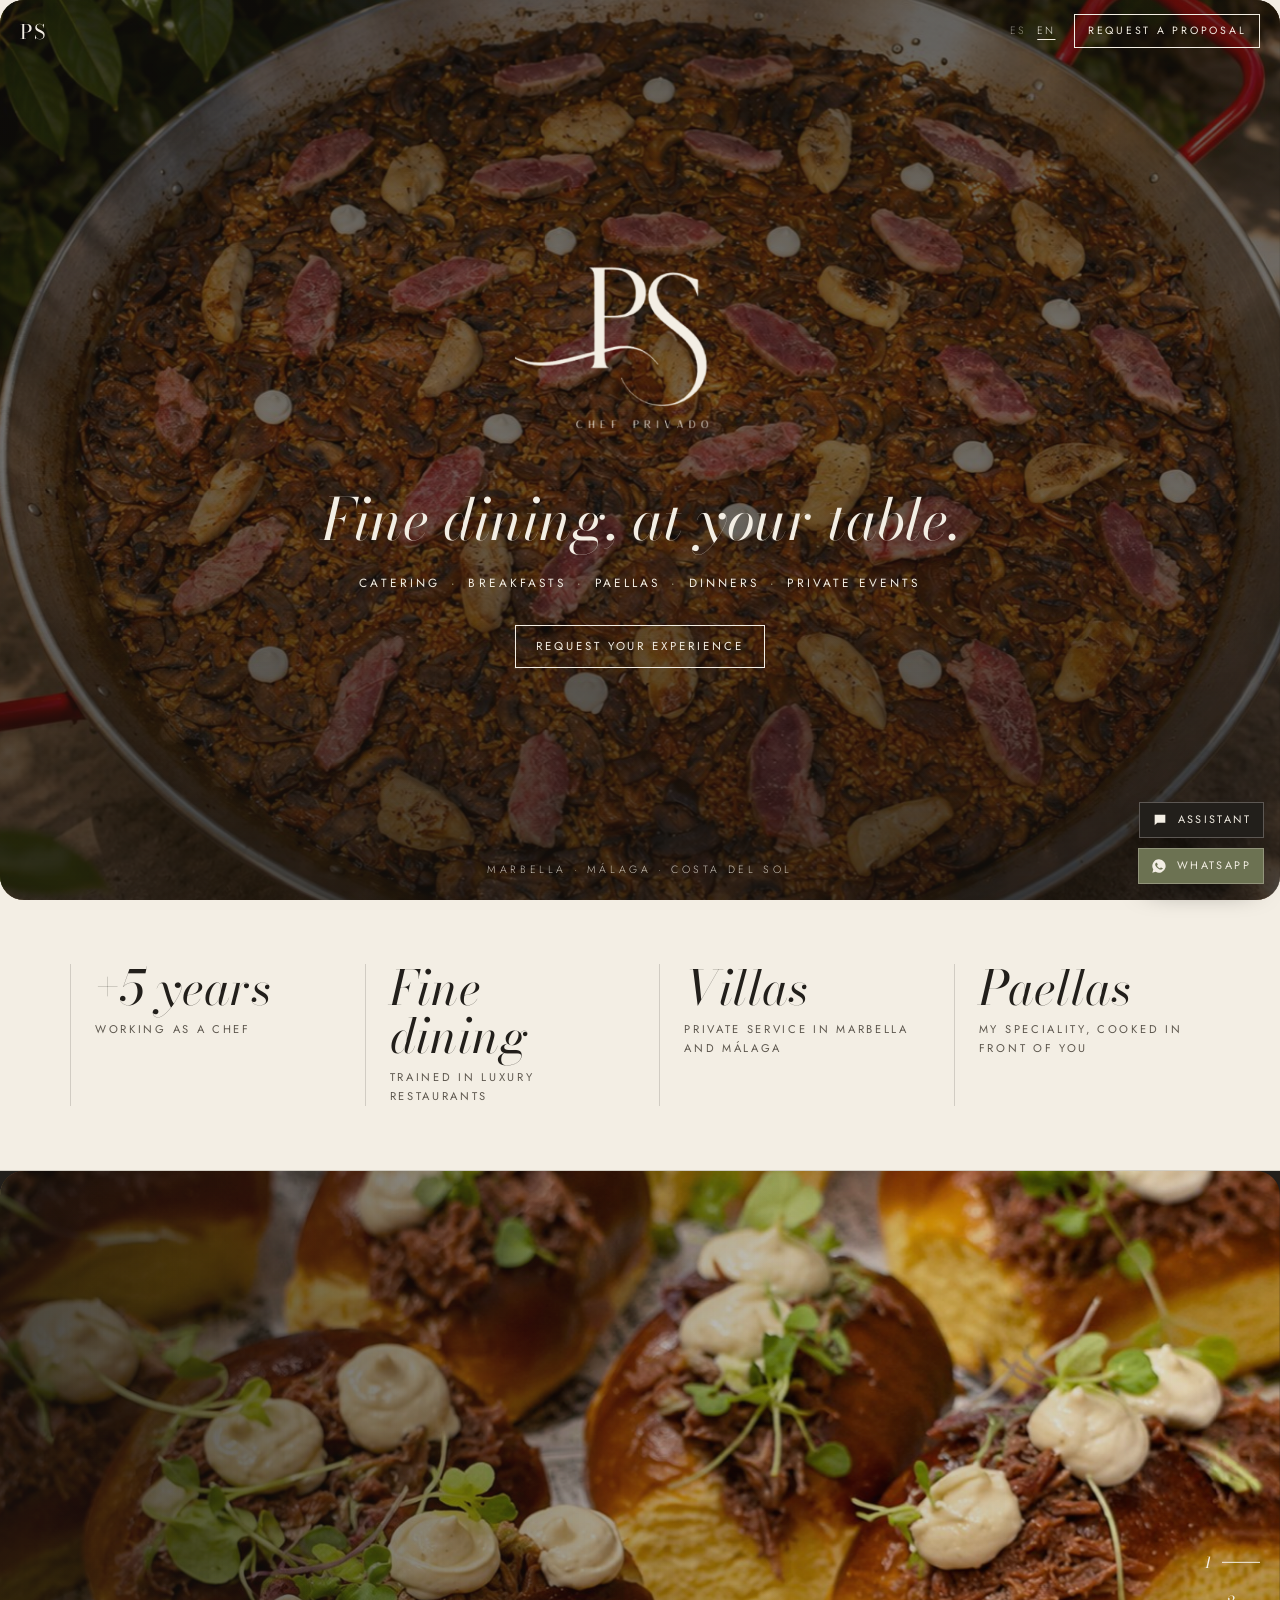
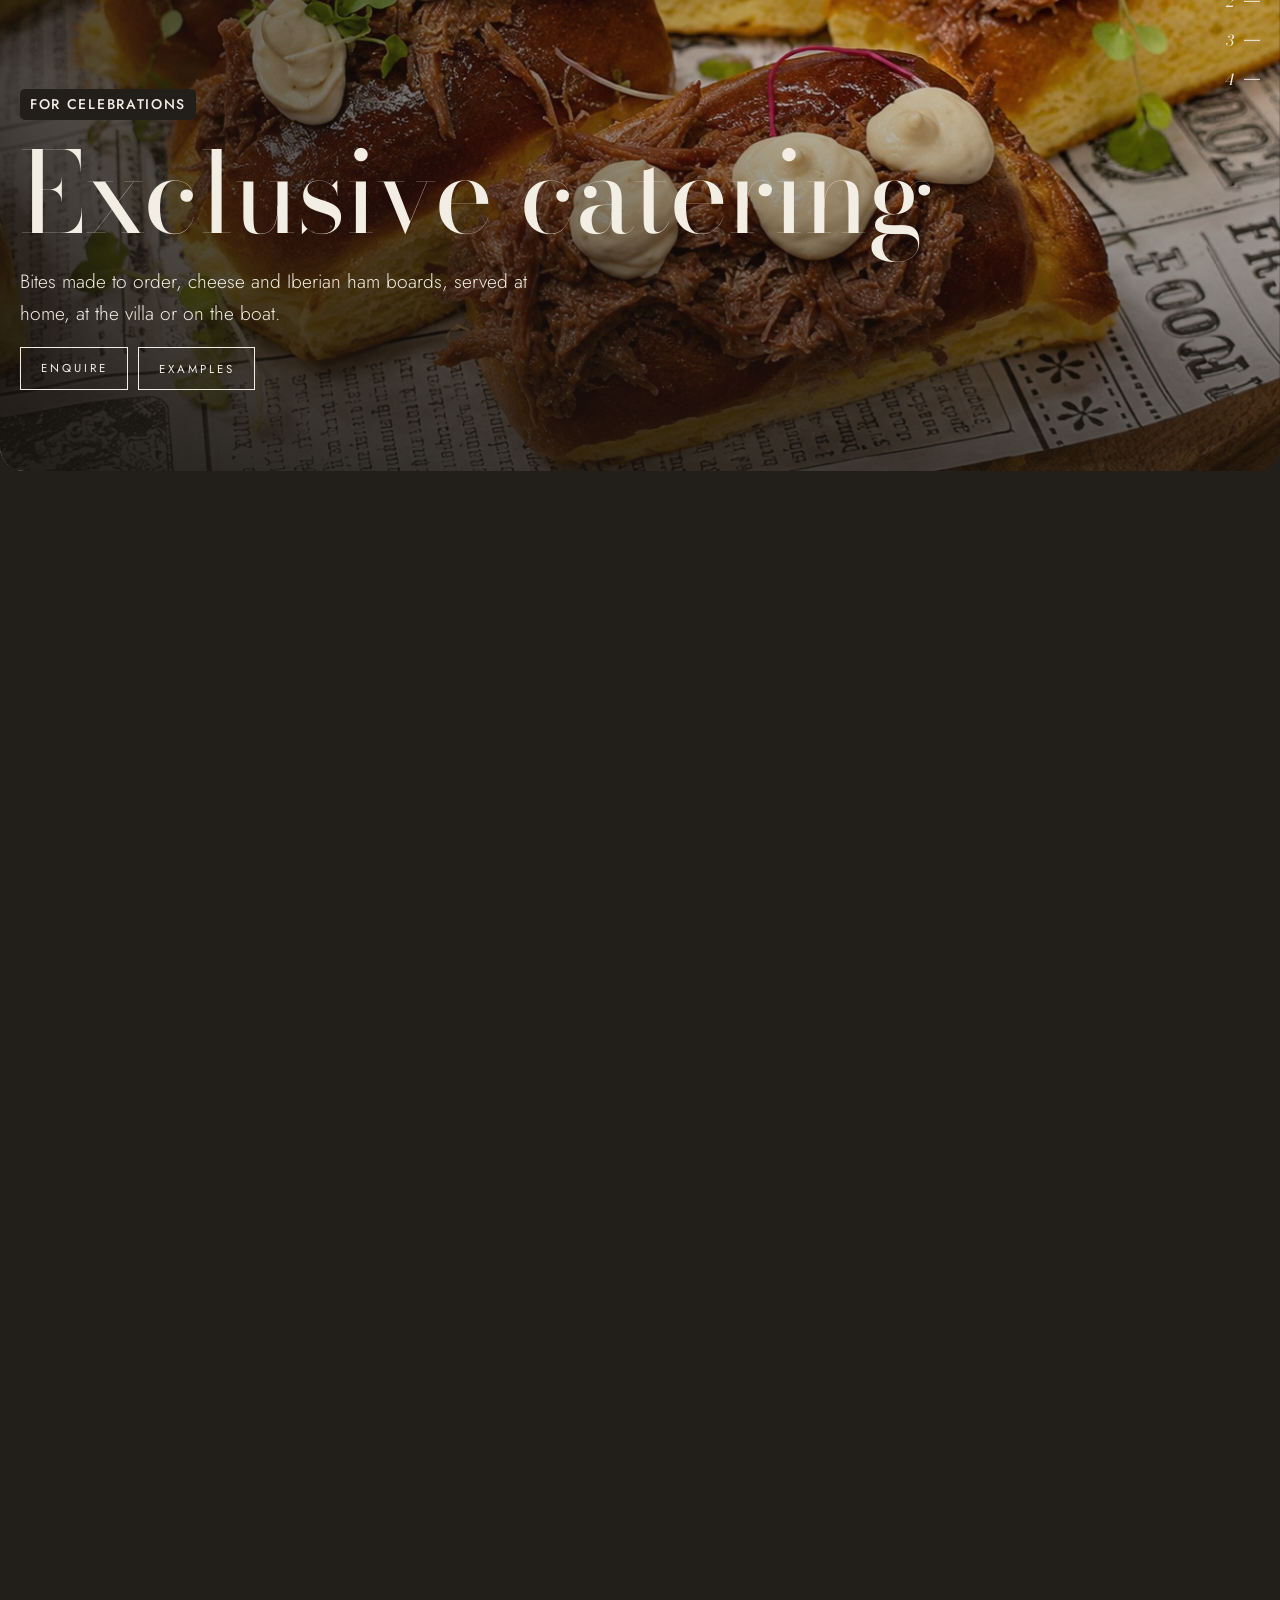
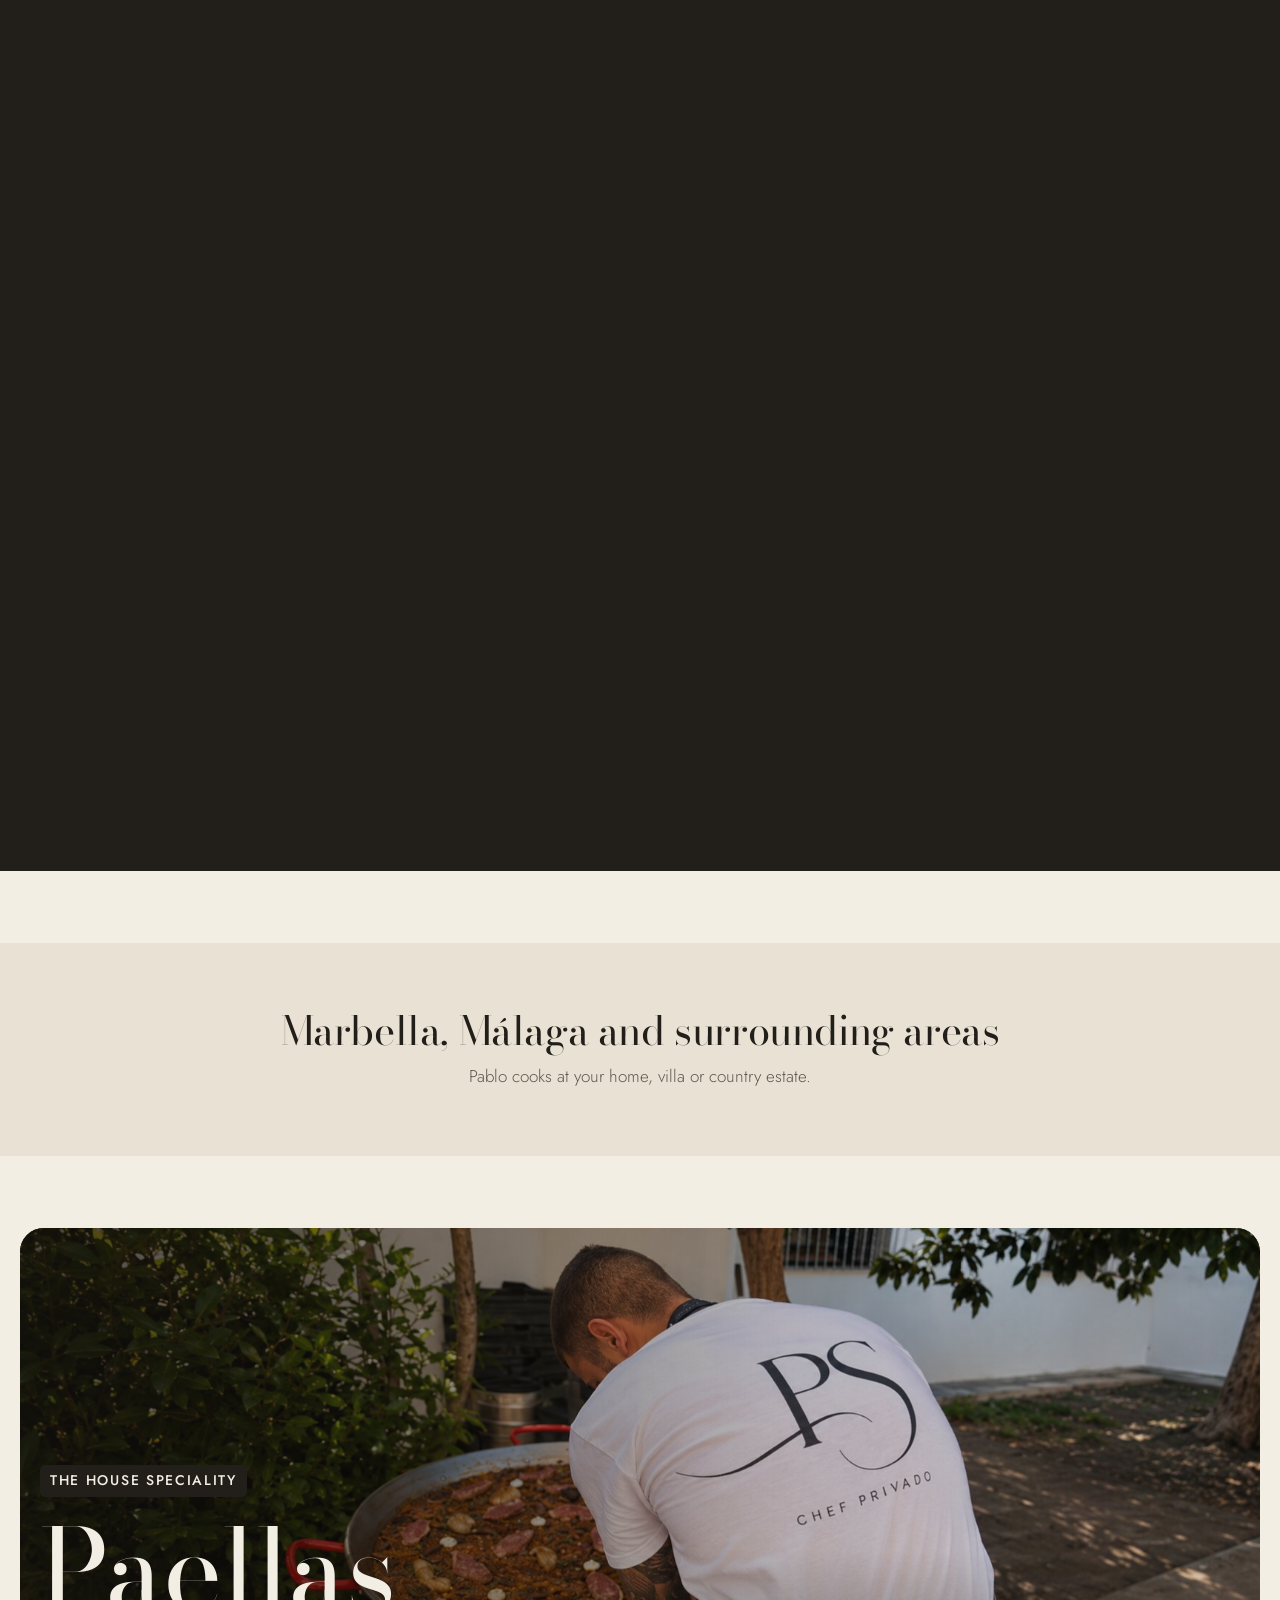
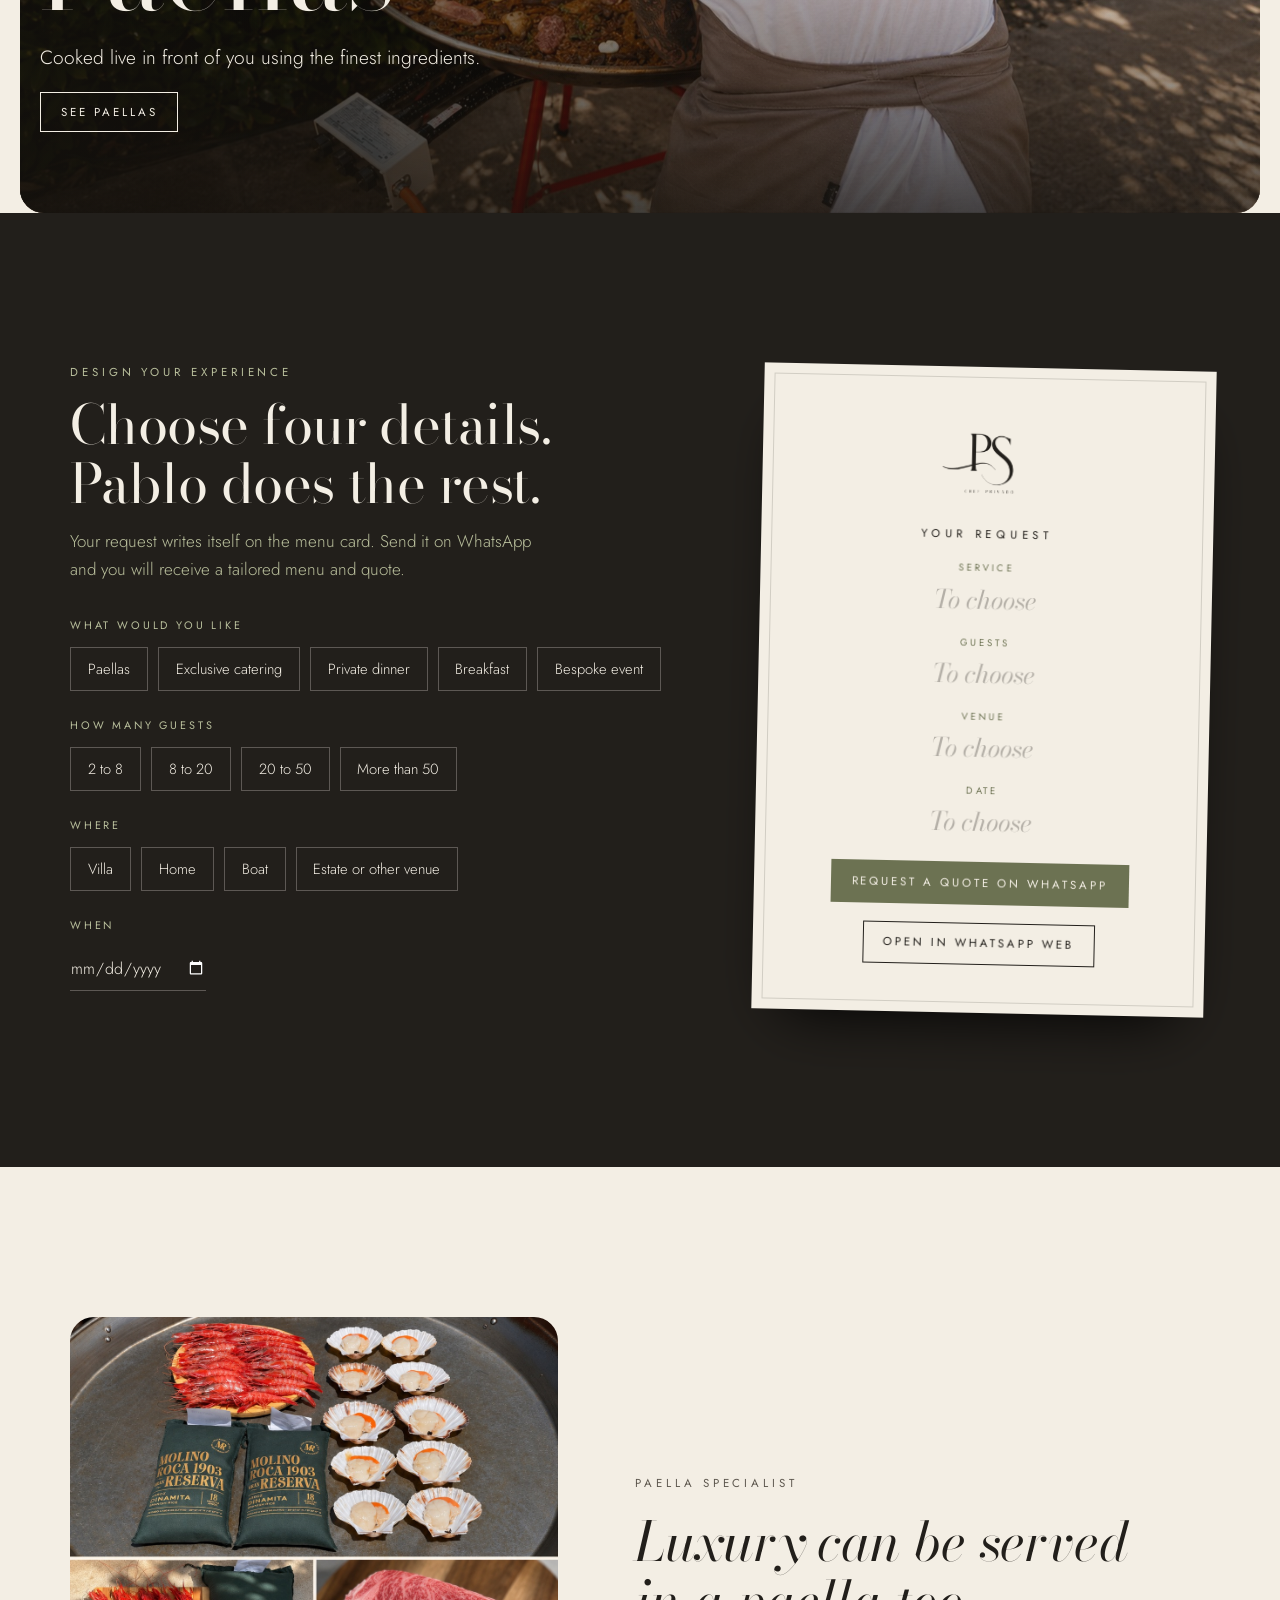
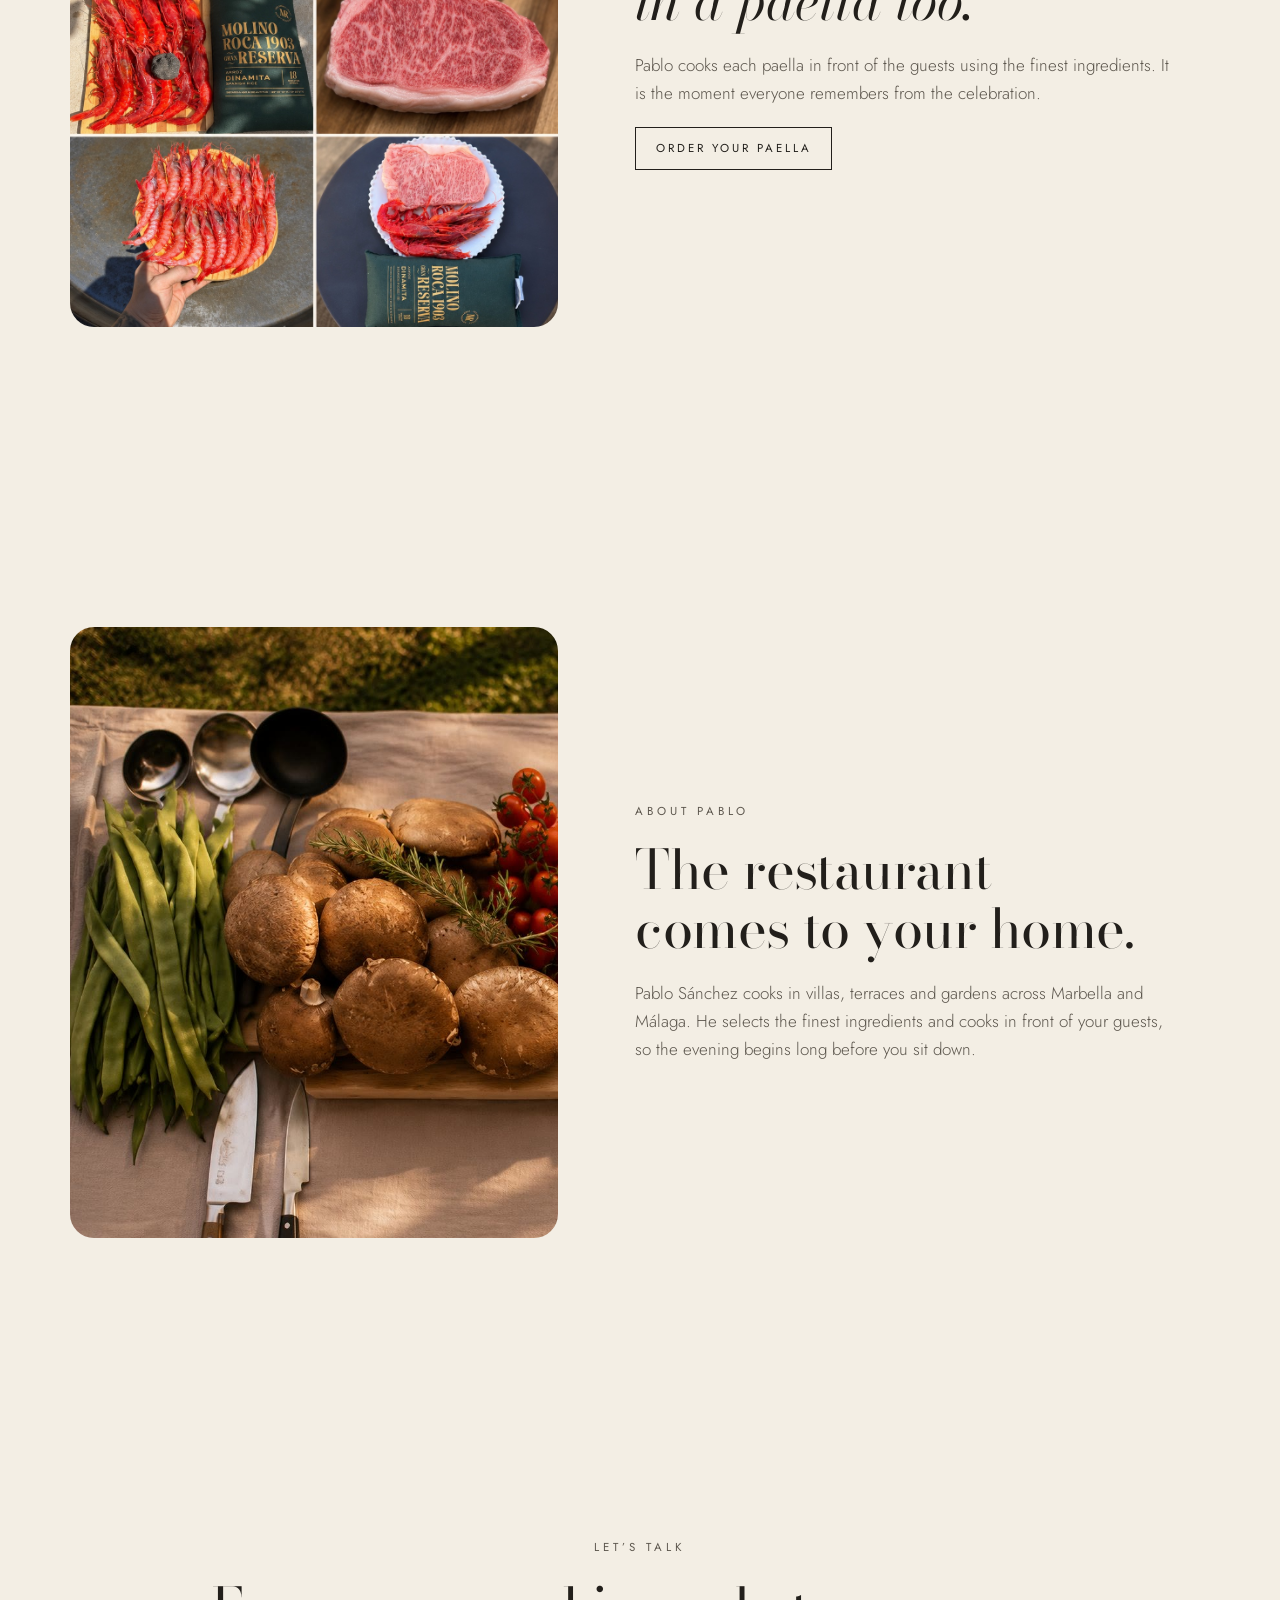
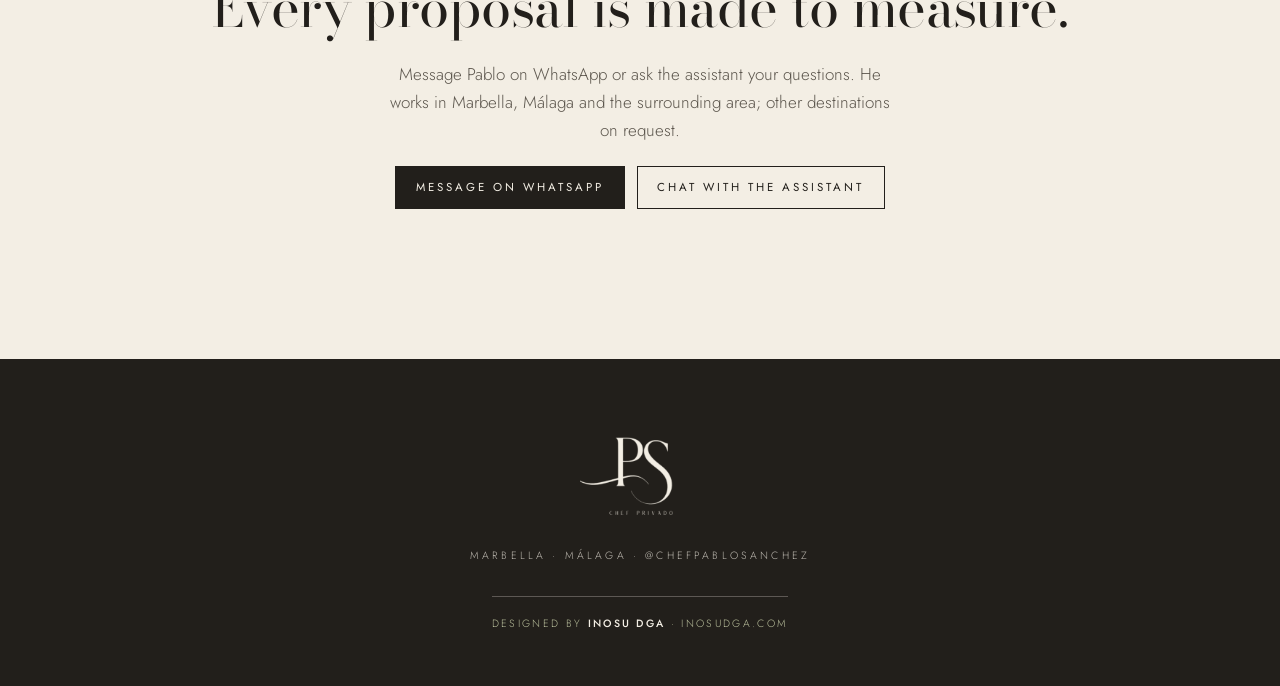
==== commit 1b74e134: "Add files via upload" ====
--- a/chef-pablo-github/index.html
+++ b/chef-pablo-github/index.html
@@ -13,7 +13,7 @@
 <link rel="stylesheet" href="https://fonts.googleapis.com/css2?family=Bodoni+Moda:ital,opsz,wght@0,6..96,400;0,6..96,500;1,6..96,400&family=Jost:wght@300;400;500&display=swap">
 
 
-  <link rel="stylesheet" href="styles.css?v=espacio-catering">
+  <link rel="stylesheet" href="styles.css?v=sin-lista-arroces">
 </head>
 <body>
 
@@ -55,7 +55,7 @@
     <article class="panel"><img src="img/mesa.jpg" alt="Mesa montada con la minuta y la tarjeta de Pablo Sánchez" style="object-position:center 62%">
       <div class="cuerpo"><p class="eyebrow">En tu mesa</p><h2>Cenas privadas</h2><p class="frase">Un menú diseñado para ti, con minuta propia, servicio de sala y la cocina recogida al terminar.</p><a class="btn" href="#solicitud">Consultar</a></div></article>
     <article class="panel"><img src="img/desayunos.jpg" alt="Bandeja de fruta fresca servida en una terraza" style="object-position:center">
-      <div class="cuerpo"><p class="eyebrow">En tu terraza</p><h2>Desayunos</h2><p class="frase">La mañana servida en casa: fruta fresca cortada al momento, bollería recién hecha, huevos al gusto y café.</p><div class="acciones-servicio"><a class="btn" href="#solicitud">Consultar</a><a class="btn" href="#desayunos">Ver fotos</a></div></div></article>
+      <div class="cuerpo"><p class="eyebrow">En tu terraza</p><h2>Desayunos</h2><p class="frase">La mañana servida en casa: fruta fresca cortada al momento, bollería recién hecha, huevos al gusto y café.</p><div class="acciones-servicio"><a class="btn" href="#solicitud">Consultar</a><button class="btn" type="button" id="alternar-desayunos" aria-controls="desayunos" aria-expanded="false">Ejemplos</button></div></div></article>
     <article class="panel"><img src="img/eventos.jpg" alt="Mesa larga blanca con vistas al mar" style="object-position:center">
       <div class="cuerpo"><p class="eyebrow">Experiencias gastronómicas</p><h2>Eventos a medida</h2><p class="frase">Cumpleaños, aniversarios y encuentros de empresa. Pablo se ocupa del menú, el montaje y el equipo.</p><a class="btn" href="#solicitud">Consultar</a></div></article>
     <nav class="indice" aria-label="Servicios"><button type="button" aria-label="Catering exclusivo">1</button><button type="button" aria-label="Cenas privadas">2</button><button type="button" aria-label="Desayunos">3</button><button type="button" aria-label="Eventos a medida">4</button></nav>
@@ -95,7 +95,7 @@
 <section class="zona-servicio" aria-labelledby="titulo-zona-servicio">
   <div class="wrap">
     <h2 id="titulo-zona-servicio">Marbella, Málaga y alrededores</h2>
-    <p>Pablo cocina en tu casa, villa o terraza.</p>
+    <p>Pablo cocina en tu casa, villa o finca.</p>
   </div>
 </section>
 
@@ -124,17 +124,17 @@
   </div>
 </section>
 
-<section class="seccion galeria-desayunos" id="desayunos" aria-labelledby="titulo-desayunos">
-  <div class="wrap">
-    <h2 id="titulo-desayunos">Desayunos a domicilio</h2>
+<section class="seccion galeria-desayunos" id="desayunos" aria-labelledby="titulo-desayunos" hidden>
+  <div class="wrap">
+    <h2 id="titulo-desayunos" tabindex="-1">Desayunos a domicilio</h2>
     <div class="fotos-desayunos">
       <figure>
         <img src="img/desayunos/huevos-salmon.jpg" width="941" height="1672" loading="lazy" decoding="async" alt="Huevos pochados con salmón">
         <figcaption>Huevos pochados con salmón</figcaption>
       </figure>
       <figure>
-        <img src="img/desayunos/fruta-fresca.jpg" width="941" height="1672" loading="lazy" decoding="async" alt="Bol de fruta fresca">
-        <figcaption>Bol de fruta fresca</figcaption>
+        <img src="img/desayunos/fruta-fresca.jpg" width="941" height="1672" loading="lazy" decoding="async" alt="Bol de yogur griego con fruta fresca">
+        <figcaption>Bol de yogur griego con fruta fresca</figcaption>
       </figure>
       <figure>
         <img src="img/desayunos/croissant-jamon.jpg" width="941" height="1672" loading="lazy" decoding="async" alt="Croissant de jamón y queso">
@@ -145,15 +145,18 @@
         <figcaption>Tostada de aguacate y tomate</figcaption>
       </figure>
       <figure>
-        <img src="img/desayunos/avena-fruta.jpg" width="941" height="1672" loading="lazy" decoding="async" alt="Avena con plátano y fresas">
-        <figcaption>Avena con plátano y fresas</figcaption>
-      </figure>
-      <figure>
-        <img src="img/desayunos/hojaldre.jpg" width="941" height="1672" loading="lazy" decoding="async" alt="Hojaldre dorado">
-        <figcaption>Hojaldre dorado</figcaption>
-      </figure>
-    </div>
-    <a class="btn oscuro" href="#solicitud">Solicitar propuesta</a>
+        <img src="img/desayunos/avena-fruta.jpg" width="941" height="1672" loading="lazy" decoding="async" alt="Porridge con fruta y avena">
+        <figcaption>Porridge con fruta y avena</figcaption>
+      </figure>
+      <figure>
+        <img src="img/desayunos/hojaldre.jpg" width="941" height="1672" loading="lazy" decoding="async" alt="Napolitana de chocolate">
+        <figcaption>Napolitana de chocolate</figcaption>
+      </figure>
+    </div>
+    <div class="acciones-servicio">
+      <a class="btn oscuro" href="#solicitud">Solicitar propuesta</a>
+      <button class="btn oscuro" id="cerrar-desayunos" type="button">Ocultar ejemplos</button>
+    </div>
   </div>
 </section>
 
@@ -193,12 +196,7 @@
       <p class="eyebrow">Especialista en arroces</p>
       <h2 id="titulo-especialidad-arroces">El lujo también se sirve en paella.</h2>
       <p>Pablo cocina cada arroz delante de los invitados, con productos de máxima calidad. Es el momento que todos recuerdan de la celebración.</p>
-      <ul class="carta-arroces">
-        <li>Presa ibérica, foie y setas de temporada</li>
-        <li>Arroz negro con carabineros</li>
-        <li>Vieiras y carabinero</li>
-      </ul>
-      <a class="btn oscuro" href="#solicitud">Pide tu arroz</a>
+        <a class="btn oscuro" href="#solicitud">Pide tu arroz</a>
     </div>
   </div>
 </section>
@@ -246,6 +244,6 @@
   <a class="pie-chat" id="wa-chat" target="_blank" rel="noopener" href="#">Pedir presupuesto por WhatsApp</a>
 </section>
 
-<script src="site.js?v=ejemplos-catering" defer></script>
+<script src="site.js?v=sin-lista-arroces" defer></script>
 </body>
 </html>
--- a/chef-pablo-github/styles.css
+++ b/chef-pablo-github/styles.css
@@ -294,12 +294,12 @@
 .portada,.escena,.portada-arroces,.banda,.sobre img,.fotos-desayunos img,.paellas-fotos img{
   border-radius:clamp(12px,2vw,24px);
 }
-.portada-arroces button,.acciones-servicio button{
+.portada-arroces button,.escena .acciones-servicio button{
   background:transparent;
   color:inherit;
   cursor:pointer;
 }
-.portada-arroces button:hover,.acciones-servicio button:hover{
+.portada-arroces button:hover,.escena .acciones-servicio button:hover{
   background:var(--crema);
   color:var(--carbon);
 }
@@ -363,17 +363,6 @@
 
 .especialidad-arroces h2{font-style:italic}
 .especialidad-arroces .btn{align-self:flex-start}
-.carta-arroces{
-  margin:0;
-  padding:0;
-  list-style:none;
-  border-bottom:1px solid var(--linea);
-}
-.carta-arroces li{
-  padding:.65em 0;
-  border-top:1px solid var(--linea);
-  font:400 clamp(1.12rem,2vw,1.44rem)/1.35 var(--display);
-}
 
 .ejemplos-catering{
   scroll-margin-top:76px;
@@ -409,7 +398,7 @@
 
 @media (max-width:760px), (pointer:coarse), (prefers-reduced-motion:reduce){
   .escena .panel-catering .cuerpo{
-    padding:28px clamp(16px,5vw,28px);
+    padding:28px clamp(16px,5vw,28px) clamp(56px,9svh,74px);
   }
   .panel-catering .acciones-servicio .btn{
     padding:.85em 1em;
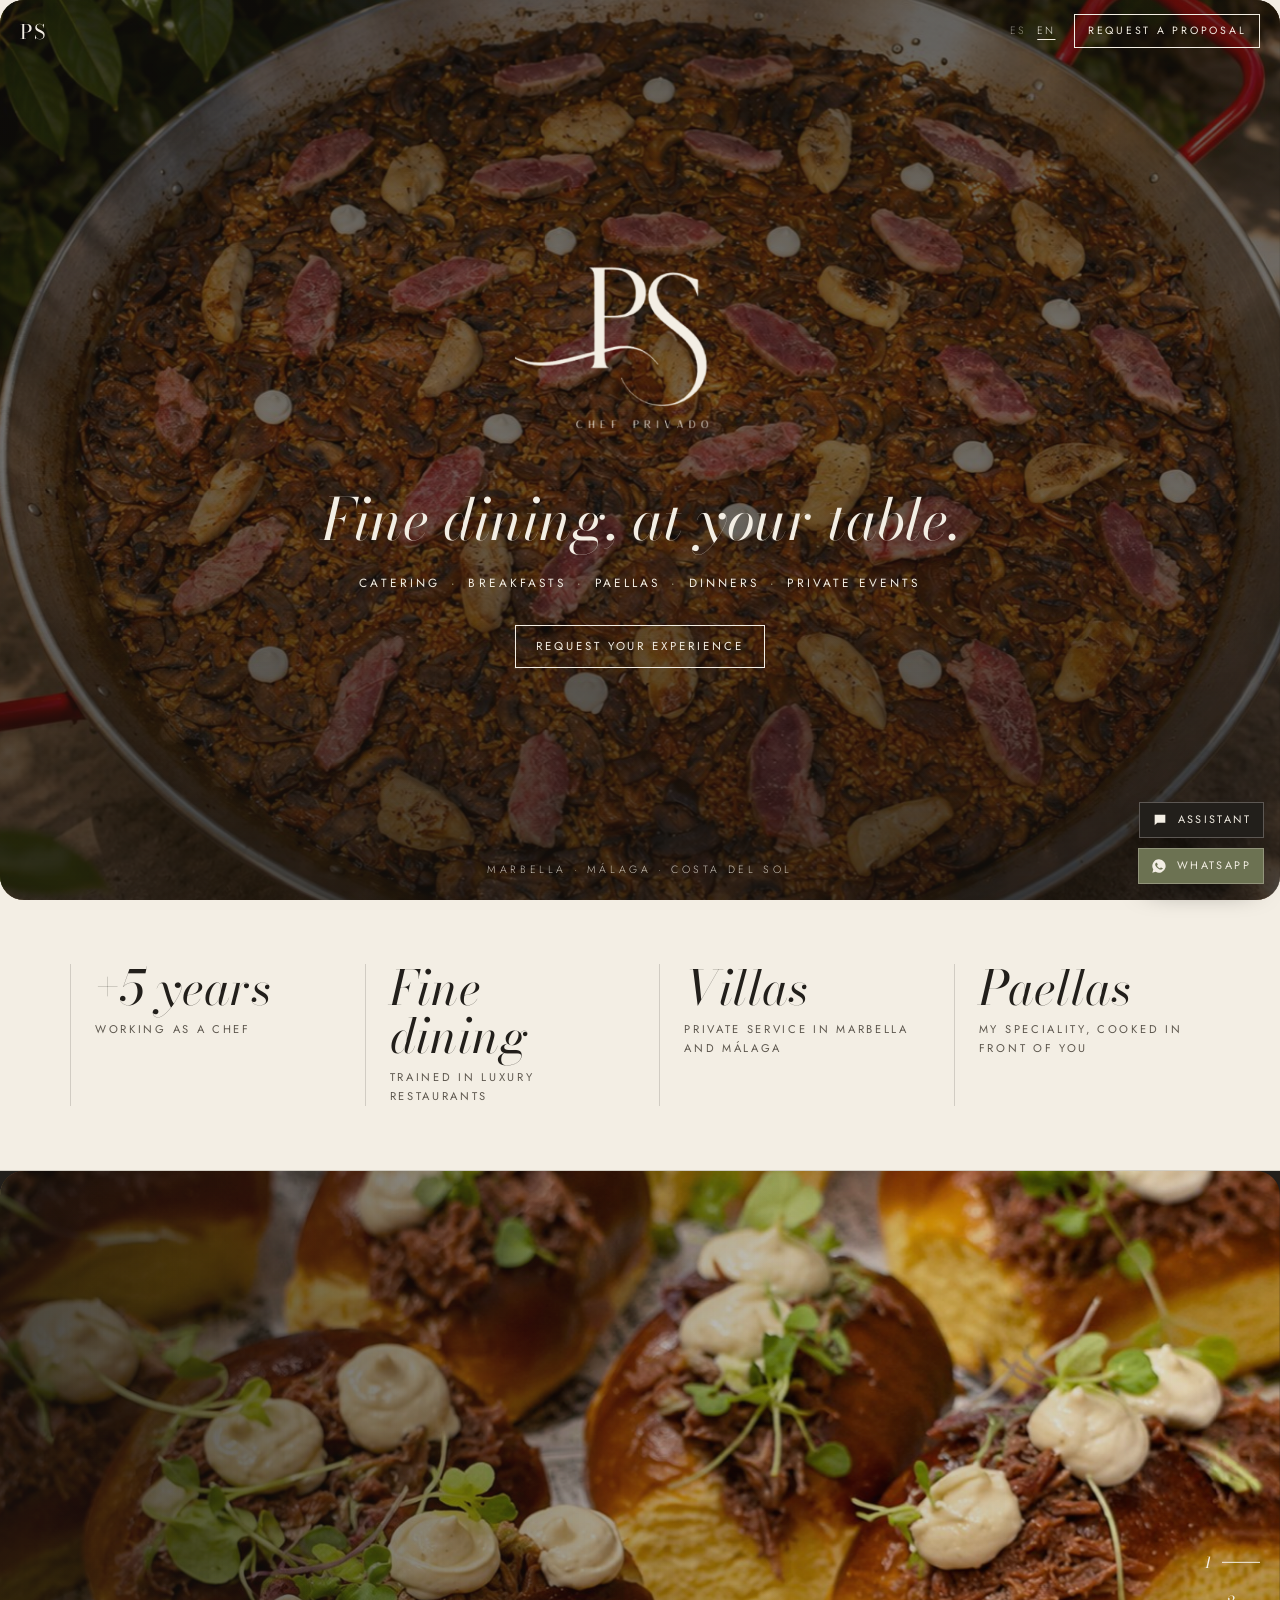
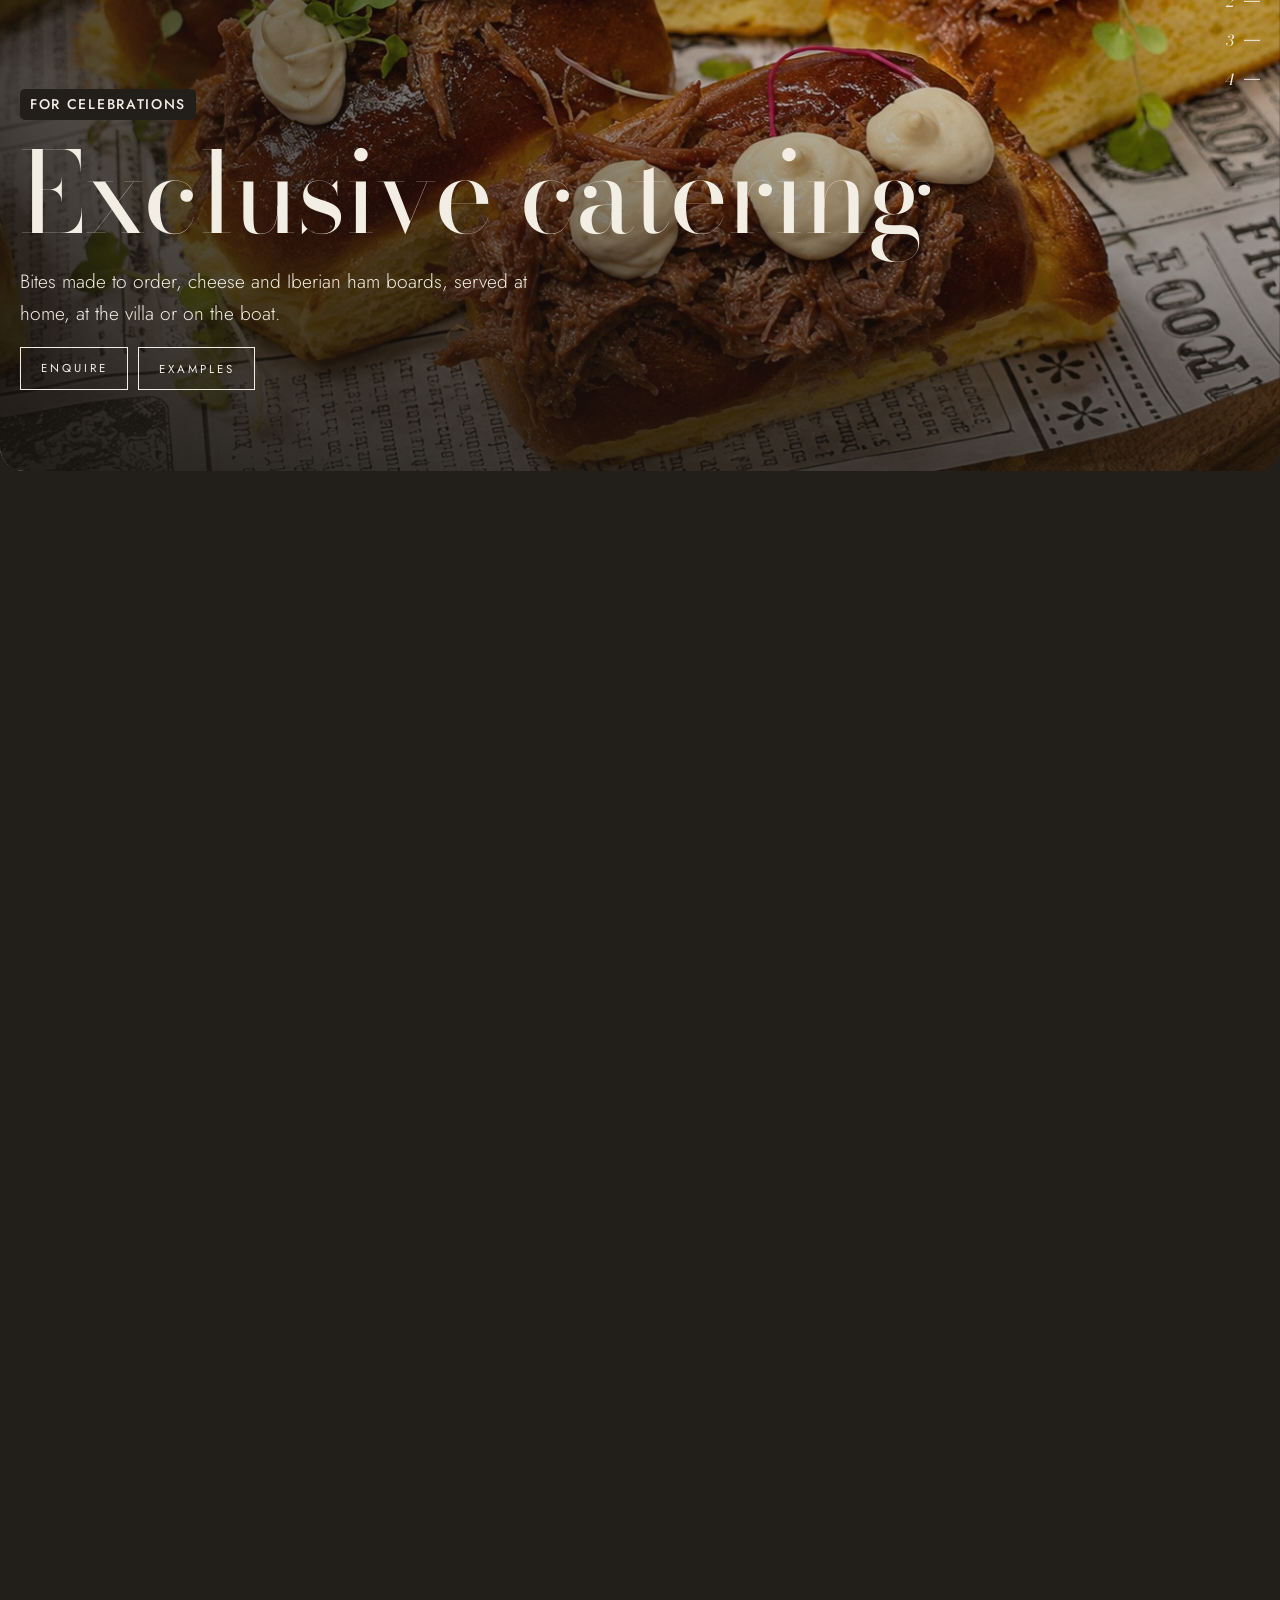
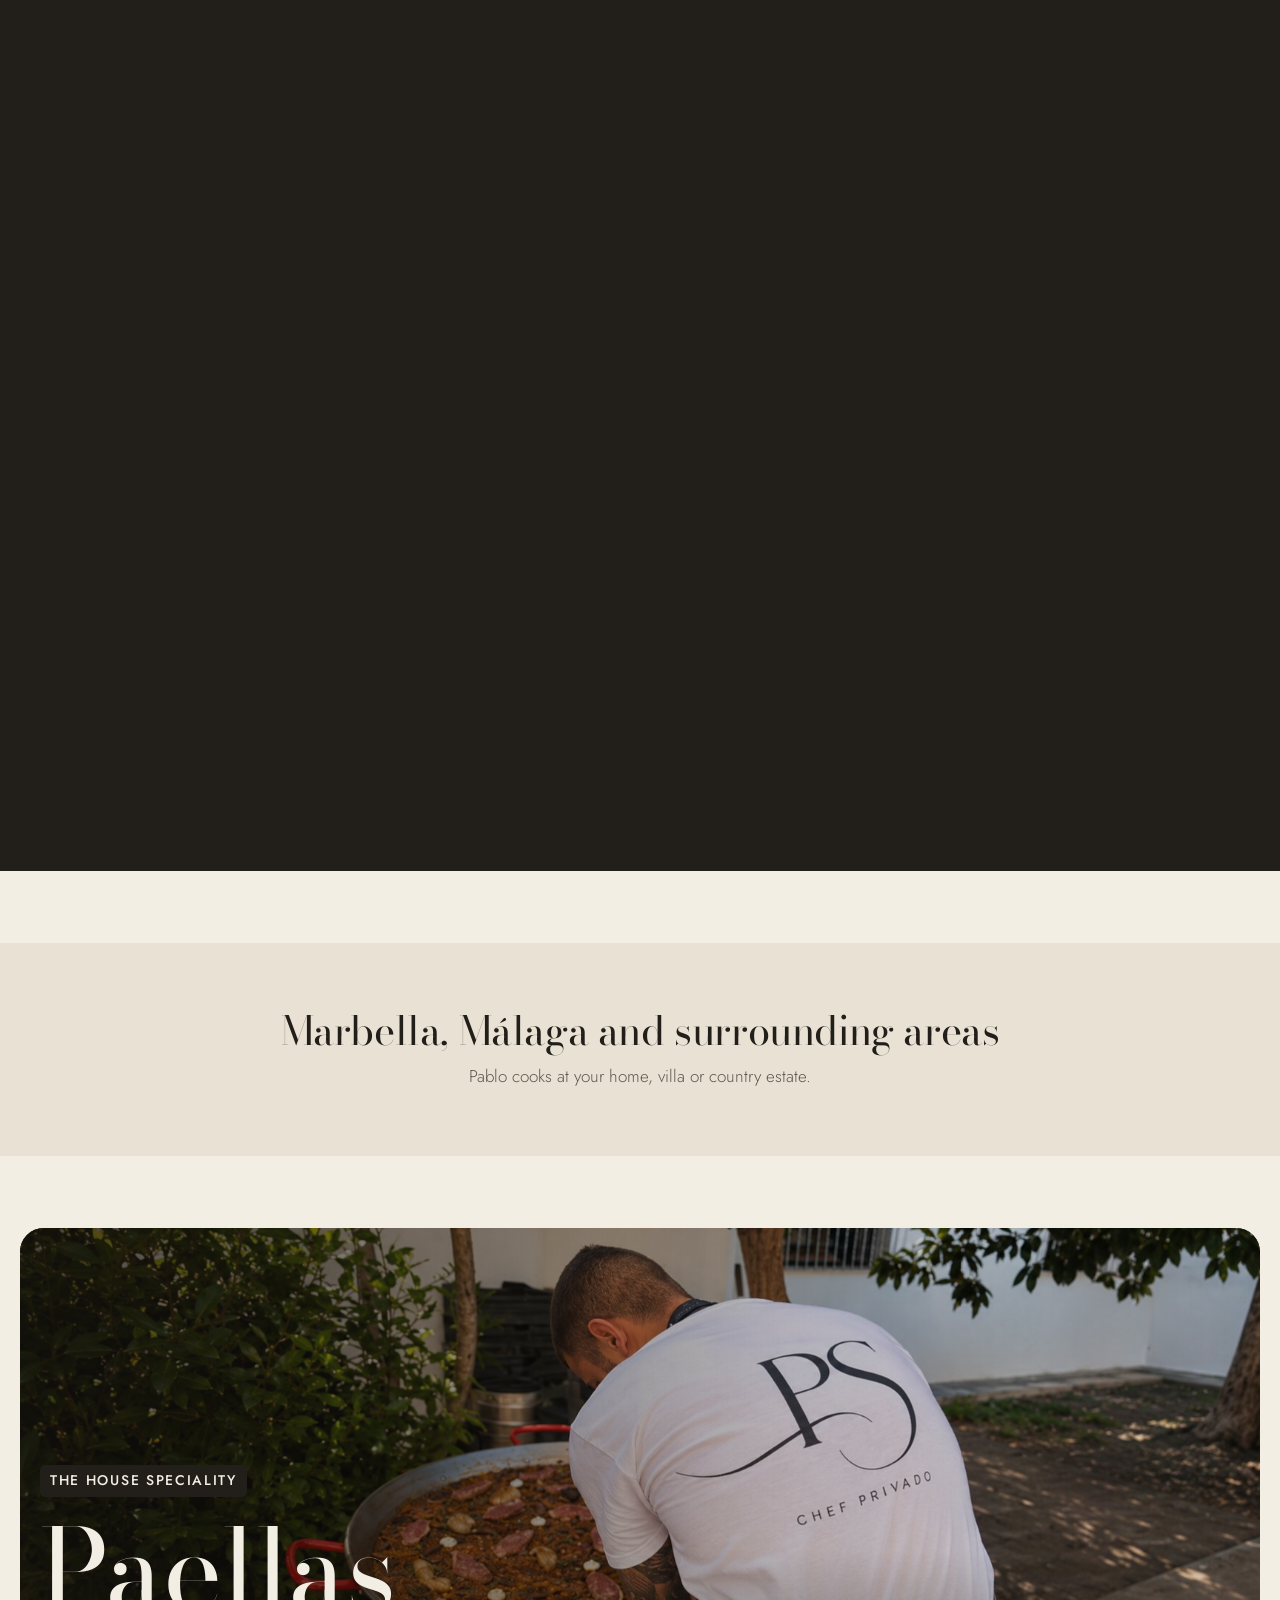
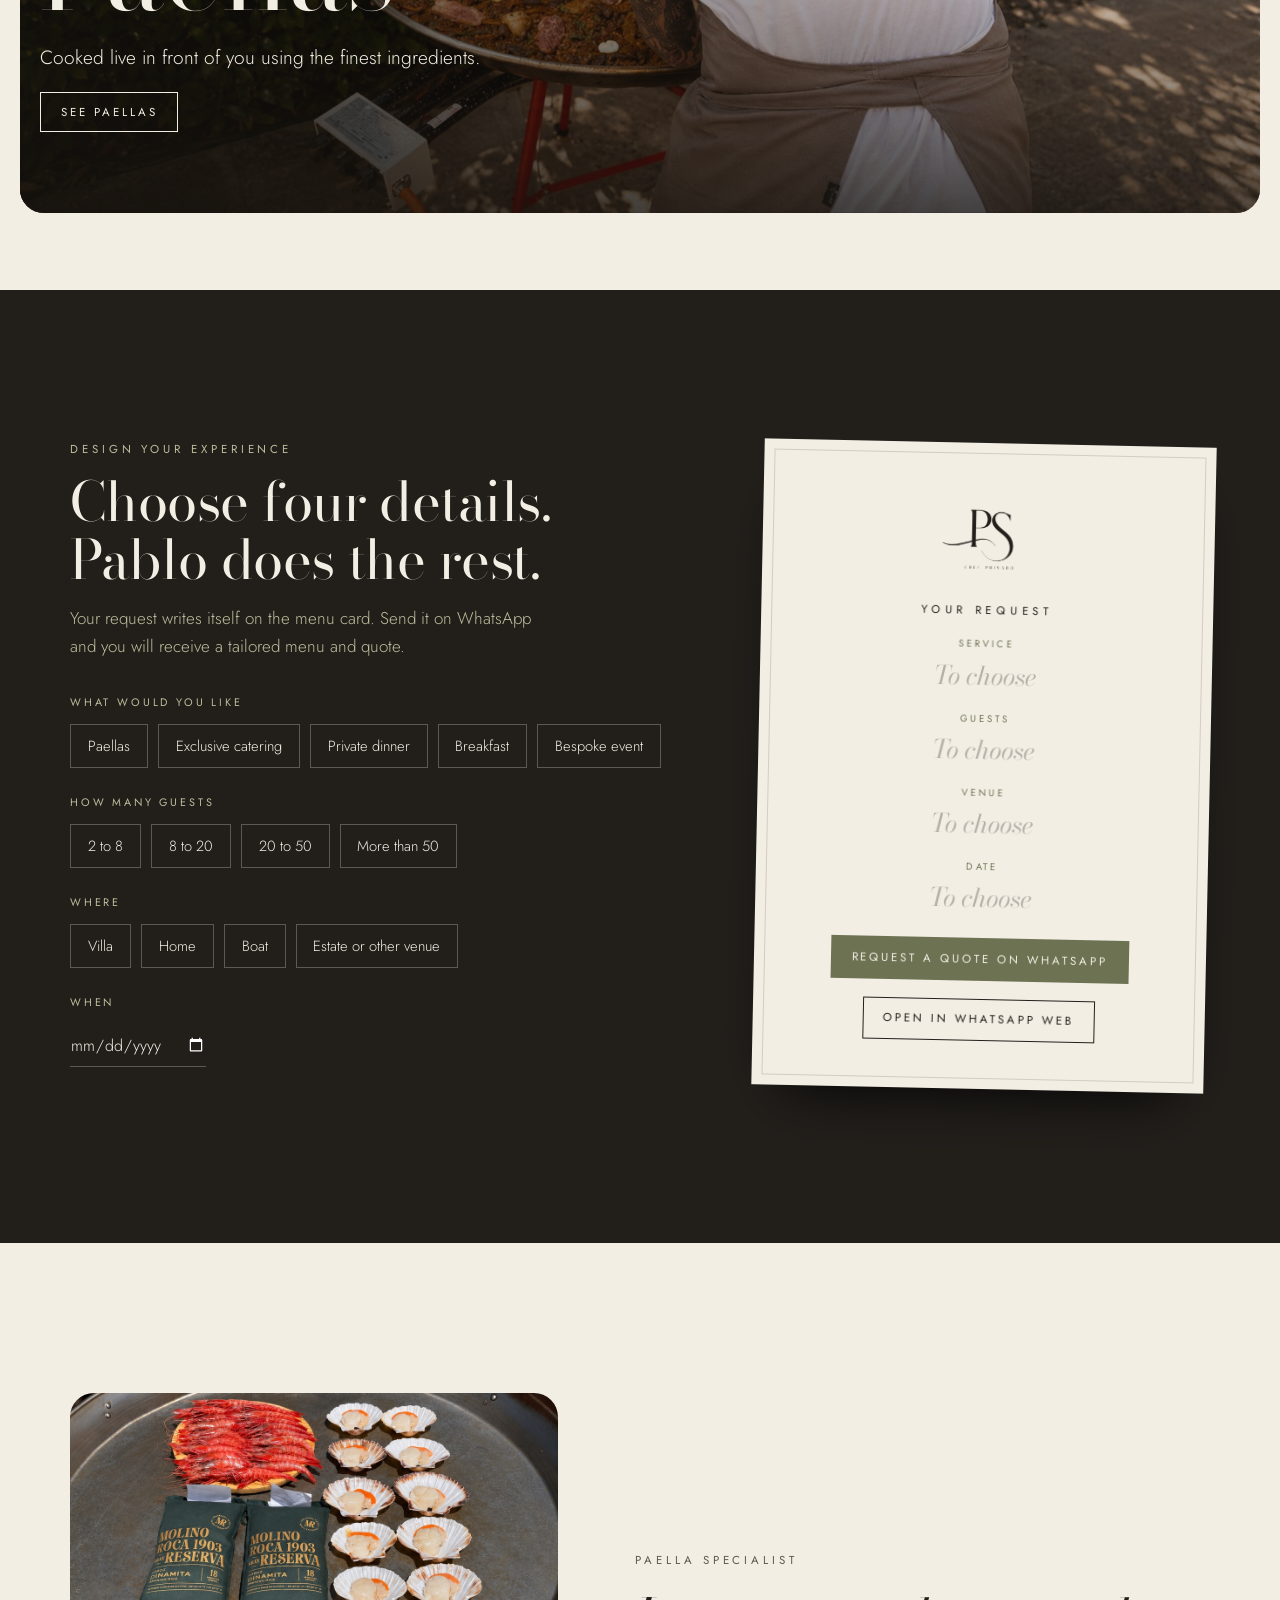
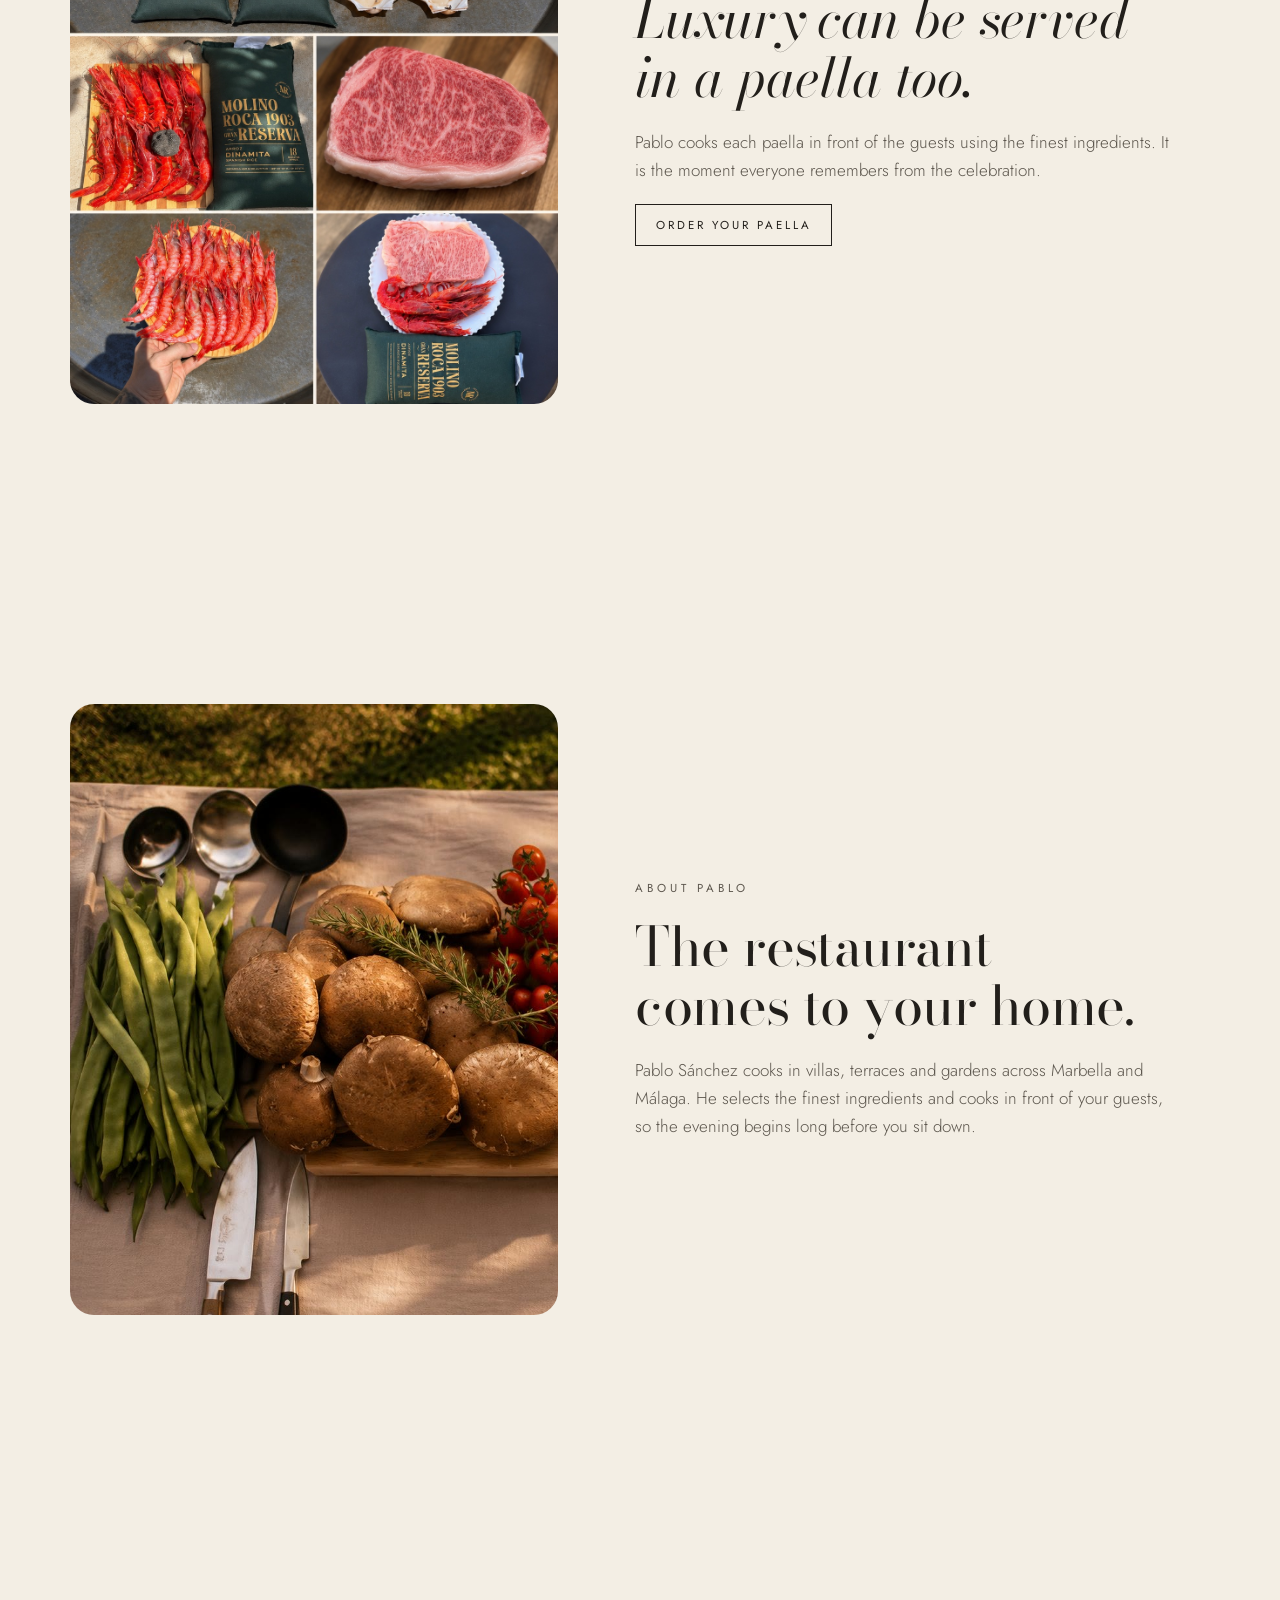
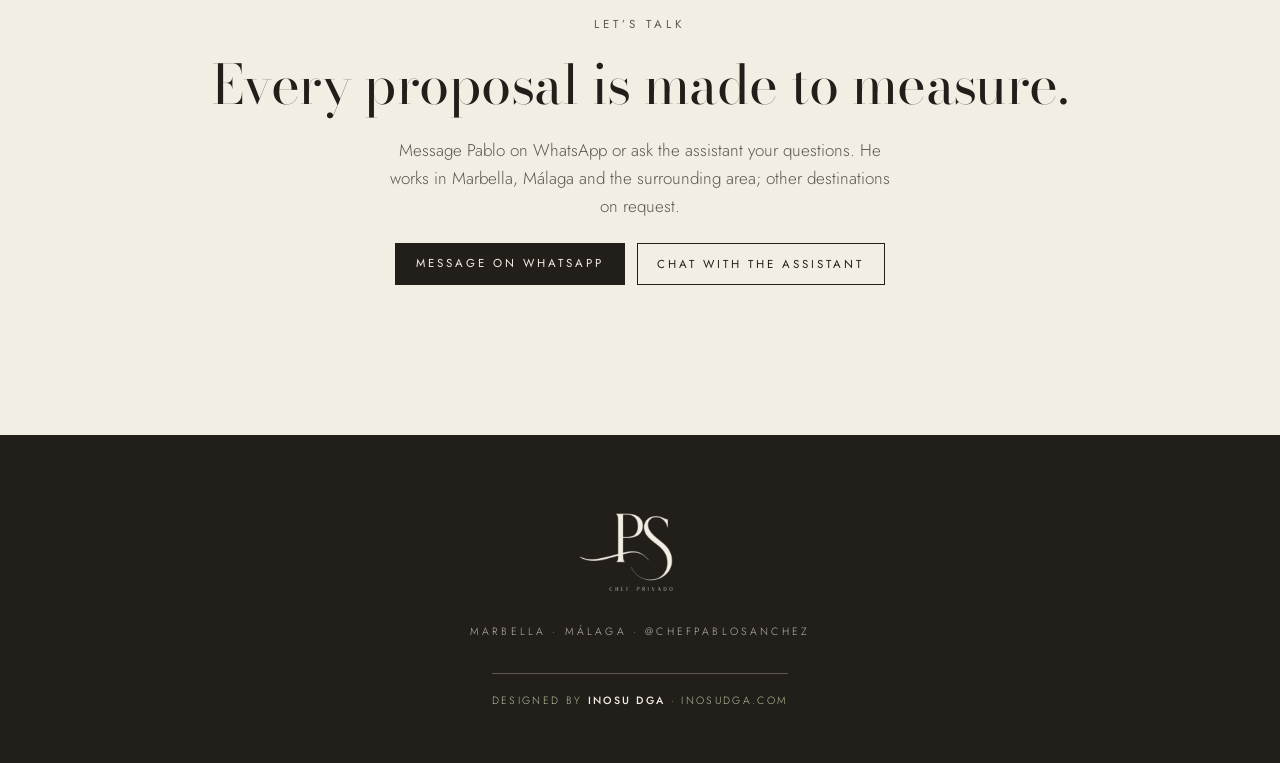
==== commit f785f7bb: "Add files via upload" ====
--- a/chef-pablo-github/index.html
+++ b/chef-pablo-github/index.html
@@ -13,7 +13,7 @@
 <link rel="stylesheet" href="https://fonts.googleapis.com/css2?family=Bodoni+Moda:ital,opsz,wght@0,6..96,400;0,6..96,500;1,6..96,400&family=Jost:wght@300;400;500&display=swap">
 
 
-  <link rel="stylesheet" href="styles.css?v=sin-lista-arroces">
+  <link rel="stylesheet" href="styles.css?v=espacio-secciones">
 </head>
 <body>
 
--- a/chef-pablo-github/styles.css
+++ b/chef-pablo-github/styles.css
@@ -307,6 +307,7 @@
 #arroces{
   max-width:1280px;
   margin:0 auto;
+  margin-block-end:clamp(40px,6vw,80px);
   padding-inline:var(--gx-l) var(--gx-r);
 }
 #arroces .wrap{width:100%;padding-inline:0}
@@ -363,7 +364,6 @@
 
 .especialidad-arroces h2{font-style:italic}
 .especialidad-arroces .btn{align-self:flex-start}
-
 .ejemplos-catering{
   scroll-margin-top:76px;
   padding-block:clamp(50px,7vw,88px) 0;
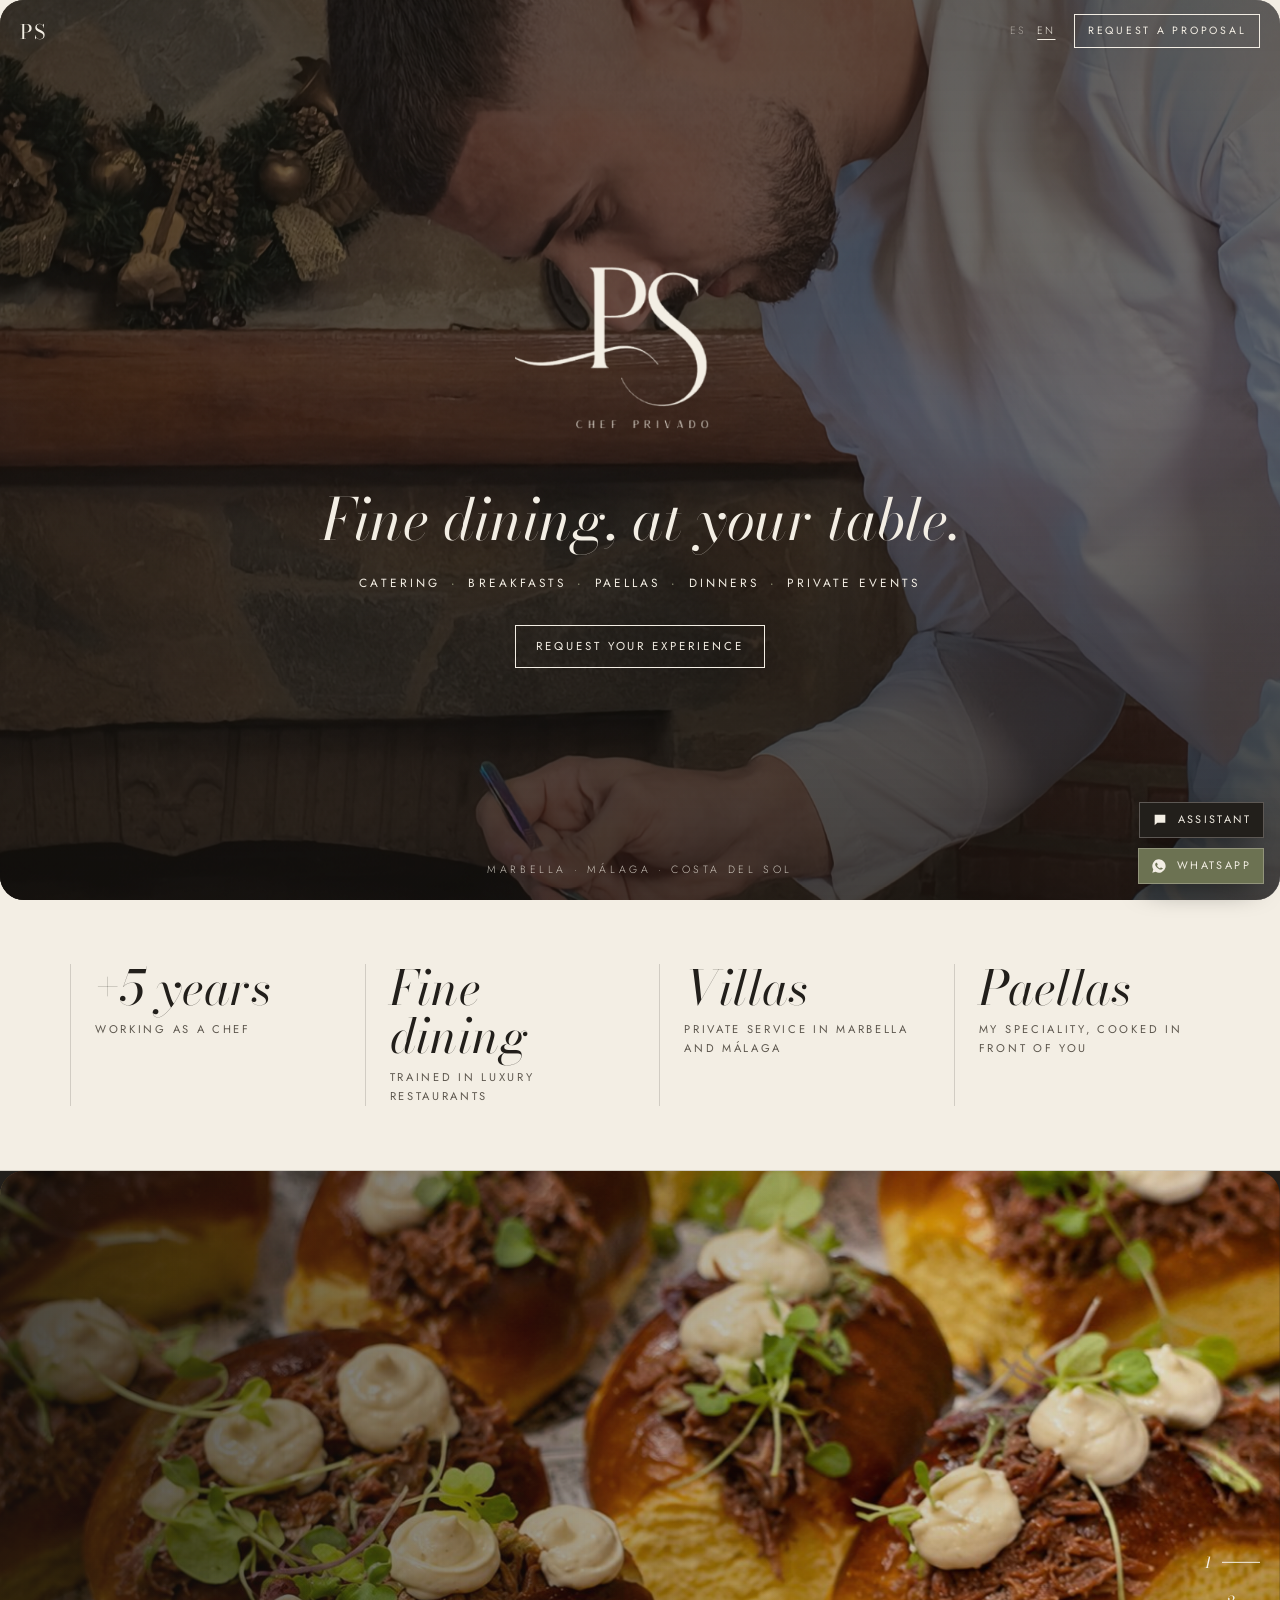
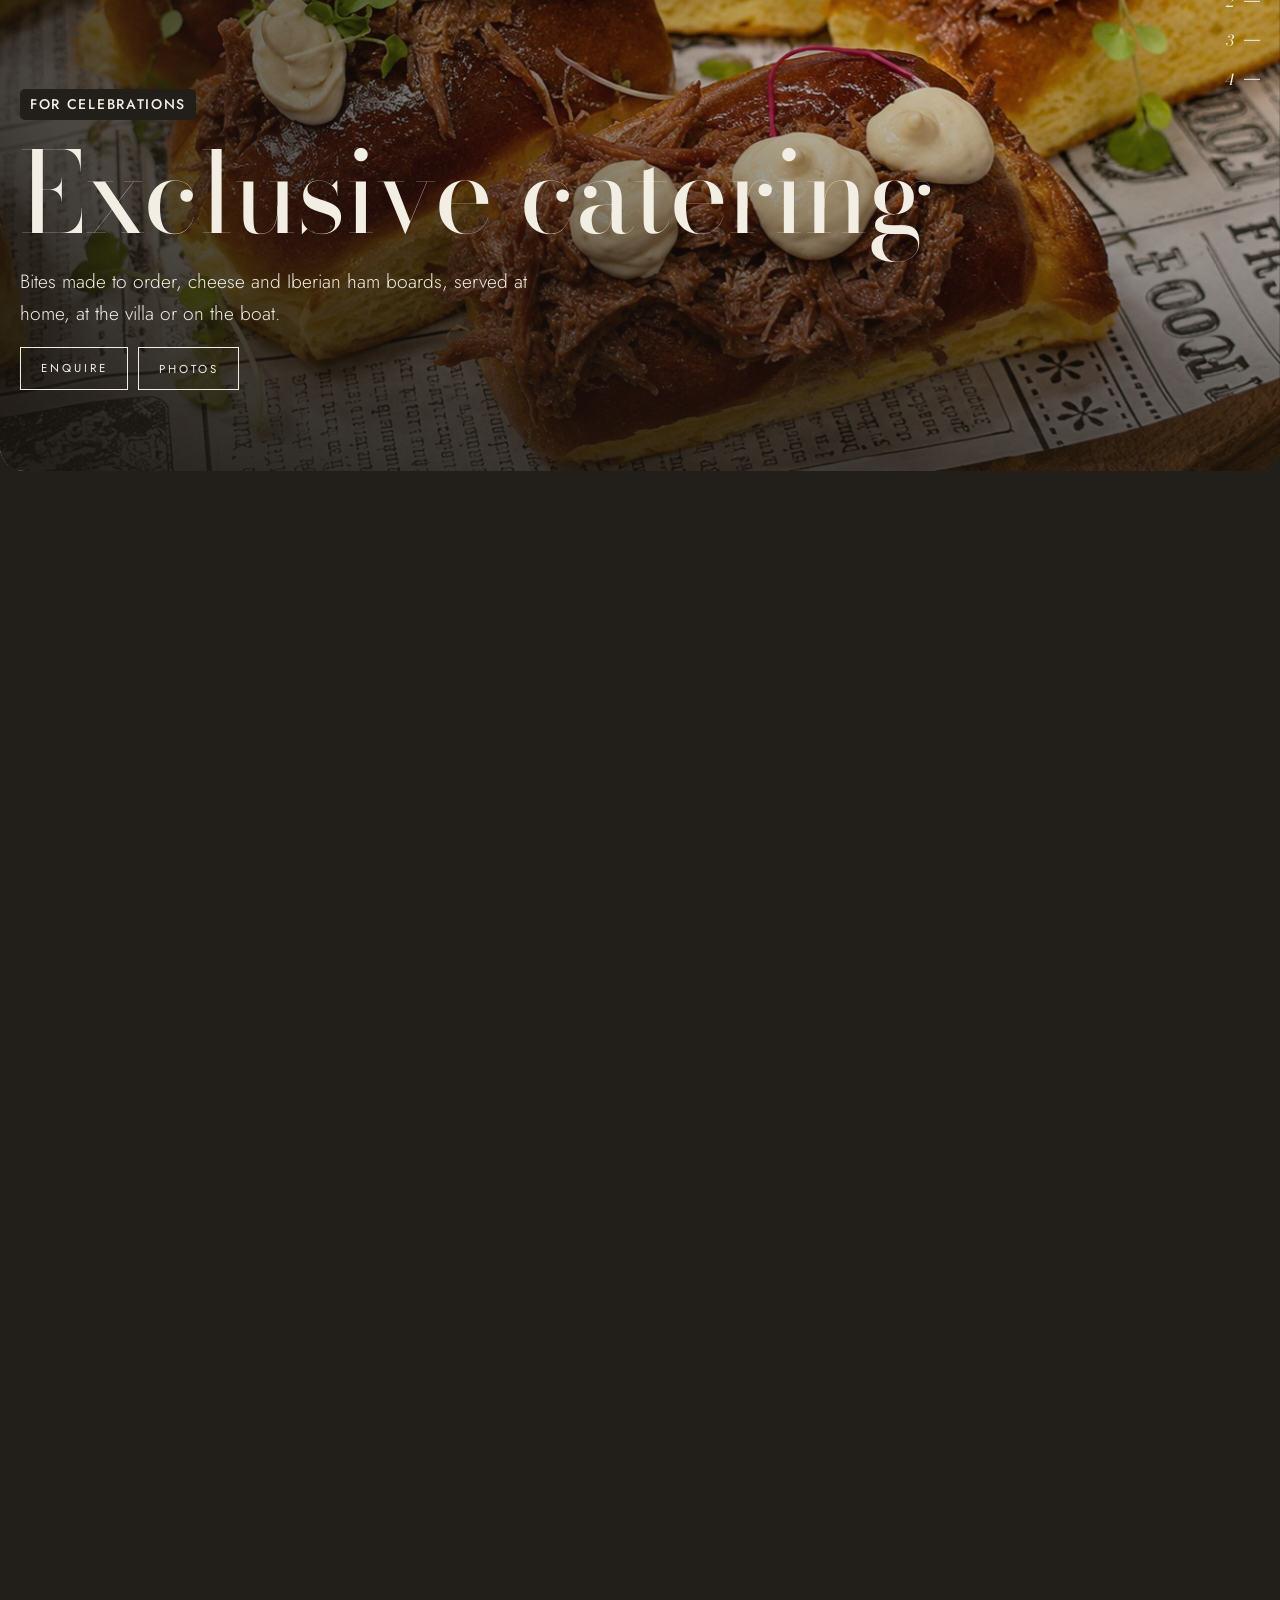
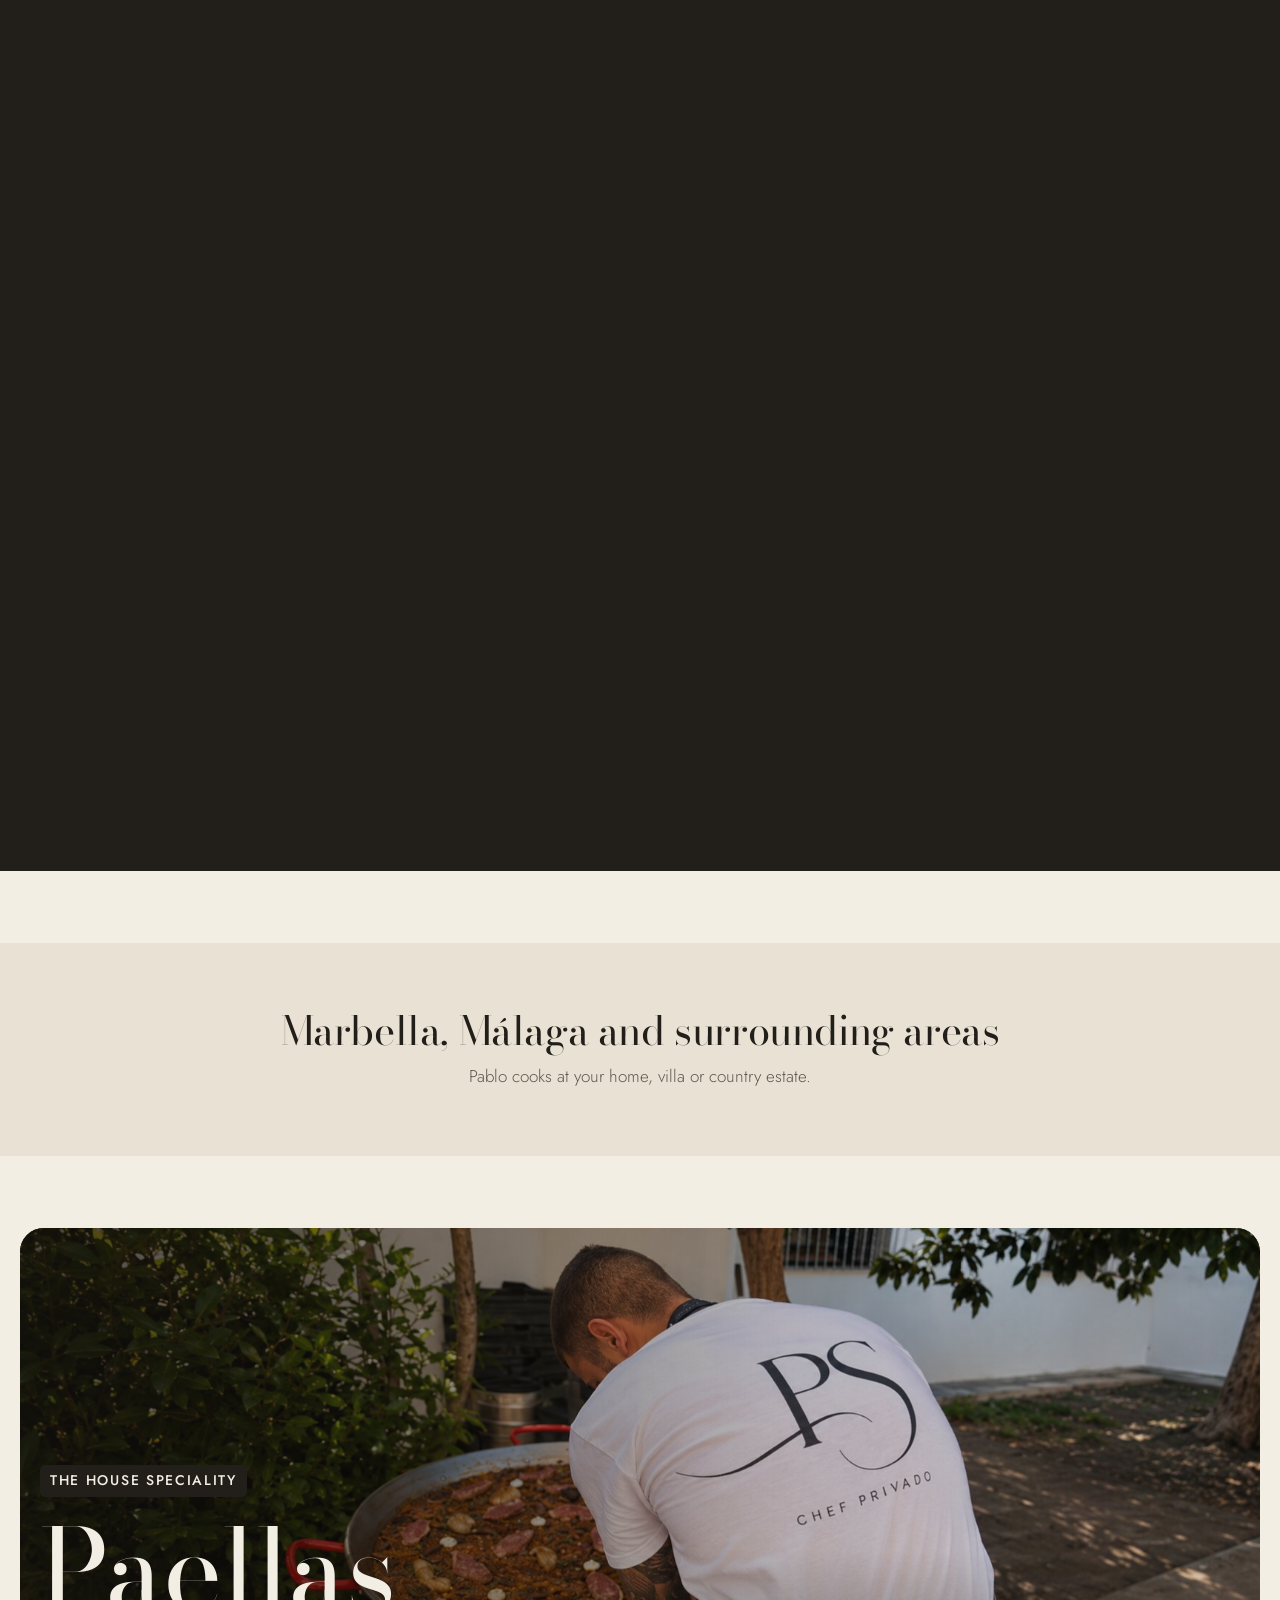
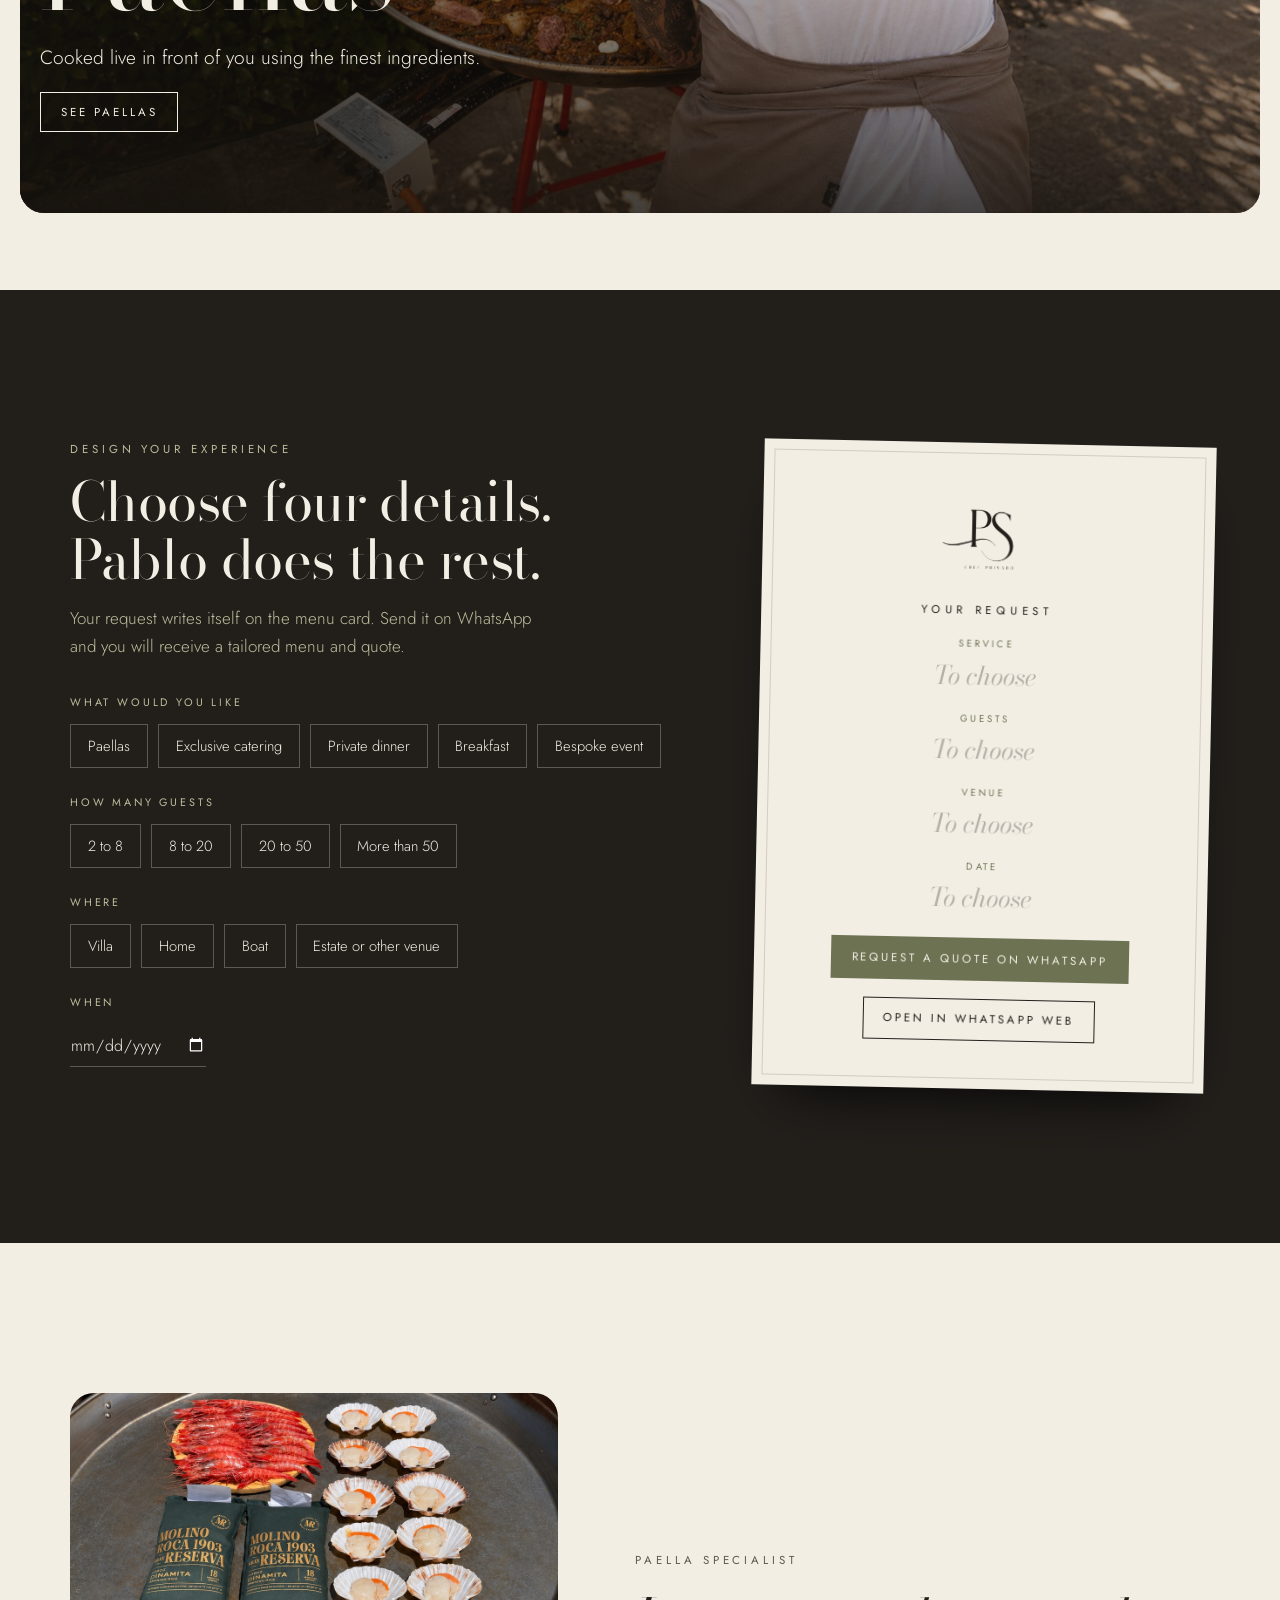
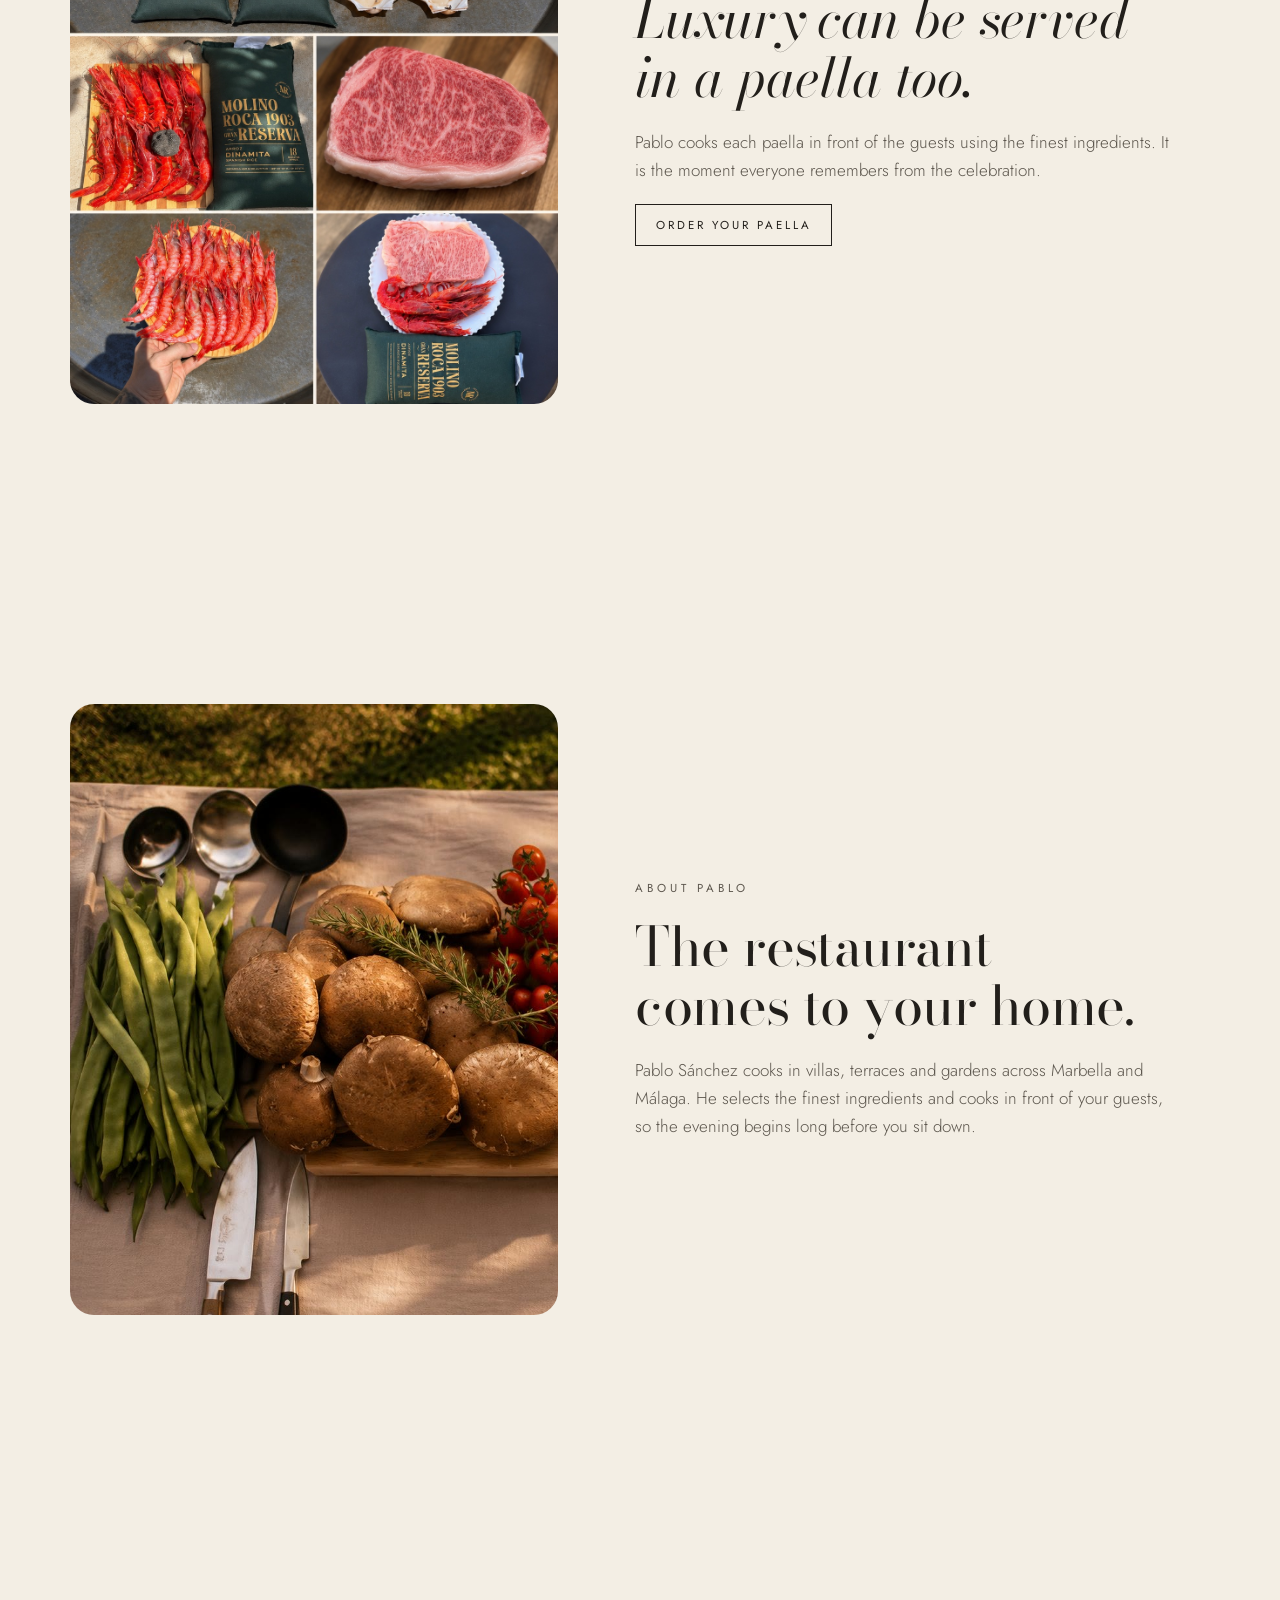
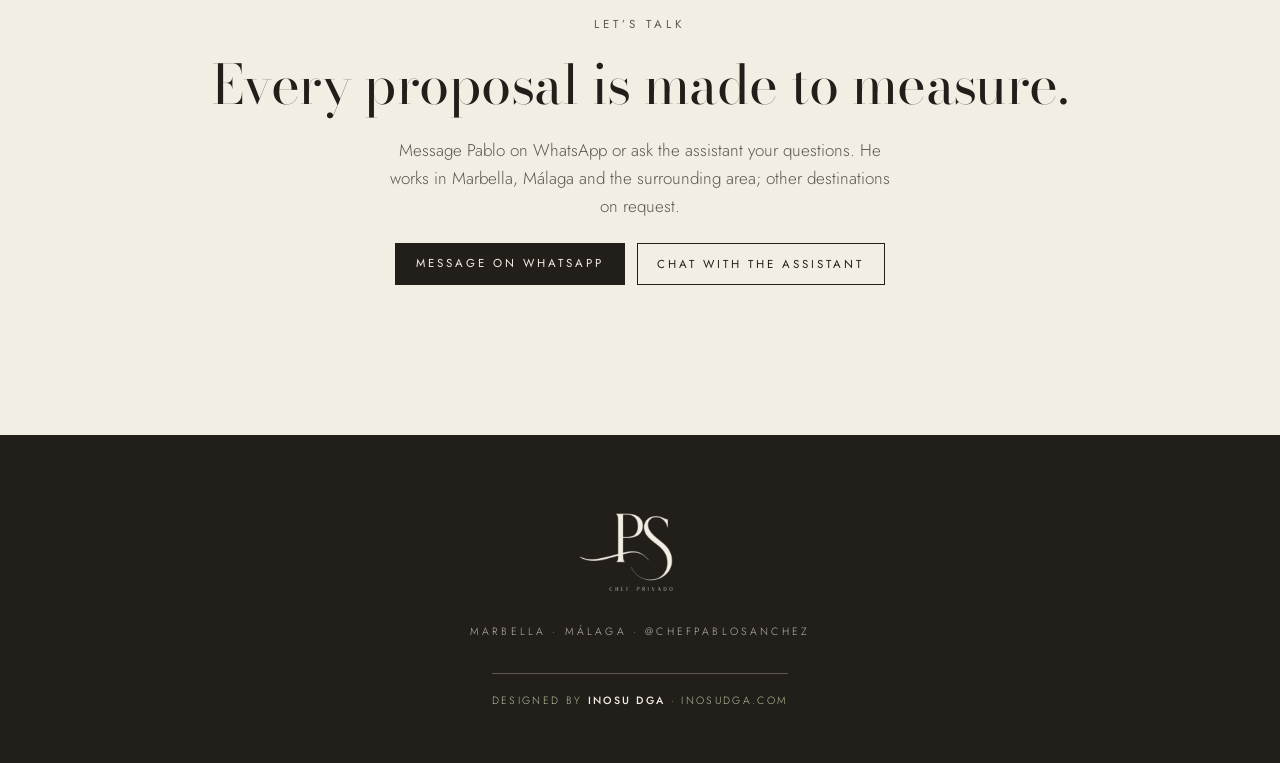
==== commit ddc98a86: "Add files via upload" ====
--- a/chef-pablo-github/index.html
+++ b/chef-pablo-github/index.html
@@ -7,13 +7,14 @@
 <meta name="description" content="Chef privado en Marbella y Málaga. Arroces, catering exclusivo, cenas privadas, desayunos y eventos a medida.">
 <meta property="og:title" content="Pablo Sánchez · Chef Privado">
 <meta property="og:description" content="Alta cocina, en tu mesa. Marbella y Málaga.">
-<meta property="og:image" content="img/arroz-presa.jpg">
-<meta name="robots" content="noindex,nofollow">
+<meta property="og:image" content="https://www.chefpablo.website/img/pablo-portada.jpg">
+<meta name="robots" content="index,follow">
+  <link rel="canonical" href="https://www.chefpablo.website/">
 <link rel="preconnect" href="https://fonts.googleapis.com"><link rel="preconnect" href="https://fonts.gstatic.com" crossorigin>
 <link rel="stylesheet" href="https://fonts.googleapis.com/css2?family=Bodoni+Moda:ital,opsz,wght@0,6..96,400;0,6..96,500;1,6..96,400&family=Jost:wght@300;400;500&display=swap">
 
 
-  <link rel="stylesheet" href="styles.css?v=espacio-secciones">
+  <link rel="stylesheet" href="styles.css?v=botones-abiertos">
 </head>
 <body>
 
@@ -26,7 +27,7 @@
 </header>
 
 <section class="portada" id="inicio">
-  <img class="foto" id="fotoPortada" src="img/arroz-presa.jpg" alt="Paella de presa ibérica, foie y setas recién terminada al aire libre">
+  <img class="foto" id="fotoPortada" src="img/pablo-portada.jpg" alt="Pablo Sánchez emplatando en una mesa">
   <div class="centro" id="centroPortada">
     <img class="logo" src="img/logo-cream.png" alt="PS, Chef Privado">
     <h1>Alta cocina, en tu mesa.</h1>
@@ -51,11 +52,11 @@
   <p class="servicios-ayuda">Desliza para ver los servicios</p>
   <div class="escena" tabindex="0" role="group" aria-label="Servicios">
     <article class="panel panel-catering"><img src="img/catering.jpg" alt="Brioches de carne mechada con brotes" style="object-position:center">
-      <div class="cuerpo"><p class="eyebrow">Para celebraciones</p><h2>Catering exclusivo</h2><p class="frase">Bocados preparados al momento, tablas de quesos e ibéricos, servidos en casa, en la villa o en el barco.</p><div class="acciones-servicio"><a class="btn" href="#solicitud">Consultar</a><button class="btn" type="button" id="alternar-catering" aria-controls="ejemplos-catering" aria-expanded="false">Ejemplos</button></div></div></article>
+      <div class="cuerpo"><p class="eyebrow">Para celebraciones</p><h2>Catering exclusivo</h2><p class="frase">Bocados preparados al momento, tablas de quesos e ibéricos, servidos en casa, en la villa o en el barco.</p><div class="acciones-servicio"><a class="btn" href="#solicitud">Consultar</a><button class="btn" type="button" id="alternar-catering" aria-controls="ejemplos-catering" aria-expanded="false">Fotos</button></div></div></article>
     <article class="panel"><img src="img/mesa.jpg" alt="Mesa montada con la minuta y la tarjeta de Pablo Sánchez" style="object-position:center 62%">
       <div class="cuerpo"><p class="eyebrow">En tu mesa</p><h2>Cenas privadas</h2><p class="frase">Un menú diseñado para ti, con minuta propia, servicio de sala y la cocina recogida al terminar.</p><a class="btn" href="#solicitud">Consultar</a></div></article>
     <article class="panel"><img src="img/desayunos.jpg" alt="Bandeja de fruta fresca servida en una terraza" style="object-position:center">
-      <div class="cuerpo"><p class="eyebrow">En tu terraza</p><h2>Desayunos</h2><p class="frase">La mañana servida en casa: fruta fresca cortada al momento, bollería recién hecha, huevos al gusto y café.</p><div class="acciones-servicio"><a class="btn" href="#solicitud">Consultar</a><button class="btn" type="button" id="alternar-desayunos" aria-controls="desayunos" aria-expanded="false">Ejemplos</button></div></div></article>
+      <div class="cuerpo"><p class="eyebrow">En tu terraza</p><h2>Desayunos</h2><p class="frase">La mañana servida en casa: fruta fresca cortada al momento, bollería recién hecha, huevos al gusto y café.</p><div class="acciones-servicio"><a class="btn" href="#solicitud">Consultar</a><button class="btn" type="button" id="alternar-desayunos" aria-controls="desayunos" aria-expanded="false">Fotos</button></div></div></article>
     <article class="panel"><img src="img/eventos.jpg" alt="Mesa larga blanca con vistas al mar" style="object-position:center">
       <div class="cuerpo"><p class="eyebrow">Experiencias gastronómicas</p><h2>Eventos a medida</h2><p class="frase">Cumpleaños, aniversarios y encuentros de empresa. Pablo se ocupa del menú, el montaje y el equipo.</p><a class="btn" href="#solicitud">Consultar</a></div></article>
     <nav class="indice" aria-label="Servicios"><button type="button" aria-label="Catering exclusivo">1</button><button type="button" aria-label="Cenas privadas">2</button><button type="button" aria-label="Desayunos">3</button><button type="button" aria-label="Eventos a medida">4</button></nav>
@@ -85,7 +86,7 @@
           <img src="img/catering/brioches-detalle.jpg" alt="Primer plano de brioches rellenos de carne mechada" loading="lazy" decoding="async">
           <img src="img/catering/bandeja-brioches.jpg" alt="Bandeja de brioches con aperitivos y guacamole" loading="lazy" decoding="async">
         </div>
-        <figcaption>Brioches de carne mechada</figcaption>
+        <figcaption>Brioche de carrillera y pollo asado</figcaption>
       </figure>
     </div>
     <button class="btn oscuro" id="cerrar-catering" type="button">Ocultar ejemplos</button>
@@ -244,6 +245,6 @@
   <a class="pie-chat" id="wa-chat" target="_blank" rel="noopener" href="#">Pedir presupuesto por WhatsApp</a>
 </section>
 
-<script src="site.js?v=sin-lista-arroces" defer></script>
+<script src="site.js?v=fotos-y-portada" defer></script>
 </body>
 </html>
--- a/chef-pablo-github/styles.css
+++ b/chef-pablo-github/styles.css
@@ -35,10 +35,14 @@
 .btn{display:inline-block;font-family:var(--texto);font-size:.72rem;letter-spacing:.26em;text-transform:uppercase;font-weight:400;text-decoration:none;
   padding:.95em 1.7em;border:1px solid currentColor;background:none;color:inherit;cursor:pointer;transition:background .3s,color .3s}
 .bar .btn{padding:.7em 1.2em;font-size:.66rem}
-.btn:hover{background:var(--crema);color:var(--carbon)}
-.bar.solida .btn:hover,.btn.oscuro:hover{background:var(--carbon);color:var(--crema)}
+@media (hover:hover) and (pointer:fine){
+  .btn:hover{background:var(--crema);color:var(--carbon)}
+  .bar.solida .btn:hover,.btn.oscuro:hover{background:var(--carbon);color:var(--crema)}
+}
 .btn.lleno{background:var(--carbon);color:var(--crema);border-color:var(--carbon)}
-.btn.lleno:hover{background:var(--oliva);border-color:var(--oliva);color:var(--crema)}
+@media (hover:hover) and (pointer:fine){
+  .btn.lleno:hover{background:var(--oliva);border-color:var(--oliva);color:var(--crema)}
+}
 
 /* Portada */
 .portada{position:relative;height:100svh;min-height:560px;overflow:hidden;background:var(--carbon);color:var(--crema)}
@@ -136,7 +140,9 @@
 .minuta dd.vacio{opacity:.3}
 .minuta .nota-m{font-size:.8rem;color:var(--carbon-suave);max-width:22em}
 .btn.wa{background:var(--oliva);border-color:var(--oliva);color:var(--crema);position:relative;z-index:1}
-.btn.wa:hover{background:var(--carbon);border-color:var(--carbon);color:var(--crema)}
+@media (hover:hover) and (pointer:fine){
+  .btn.wa:hover{background:var(--carbon);border-color:var(--carbon);color:var(--crema)}
+}
 
 .cierre{text-align:center}
 .cierre .wrap{display:flex;flex-direction:column;align-items:center;gap:22px}
@@ -299,7 +305,8 @@
   color:inherit;
   cursor:pointer;
 }
-.portada-arroces button:hover,.escena .acciones-servicio button:hover{
+.portada-arroces button[aria-expanded="true"],
+.escena .acciones-servicio button[aria-expanded="true"]{
   background:var(--crema);
   color:var(--carbon);
 }
